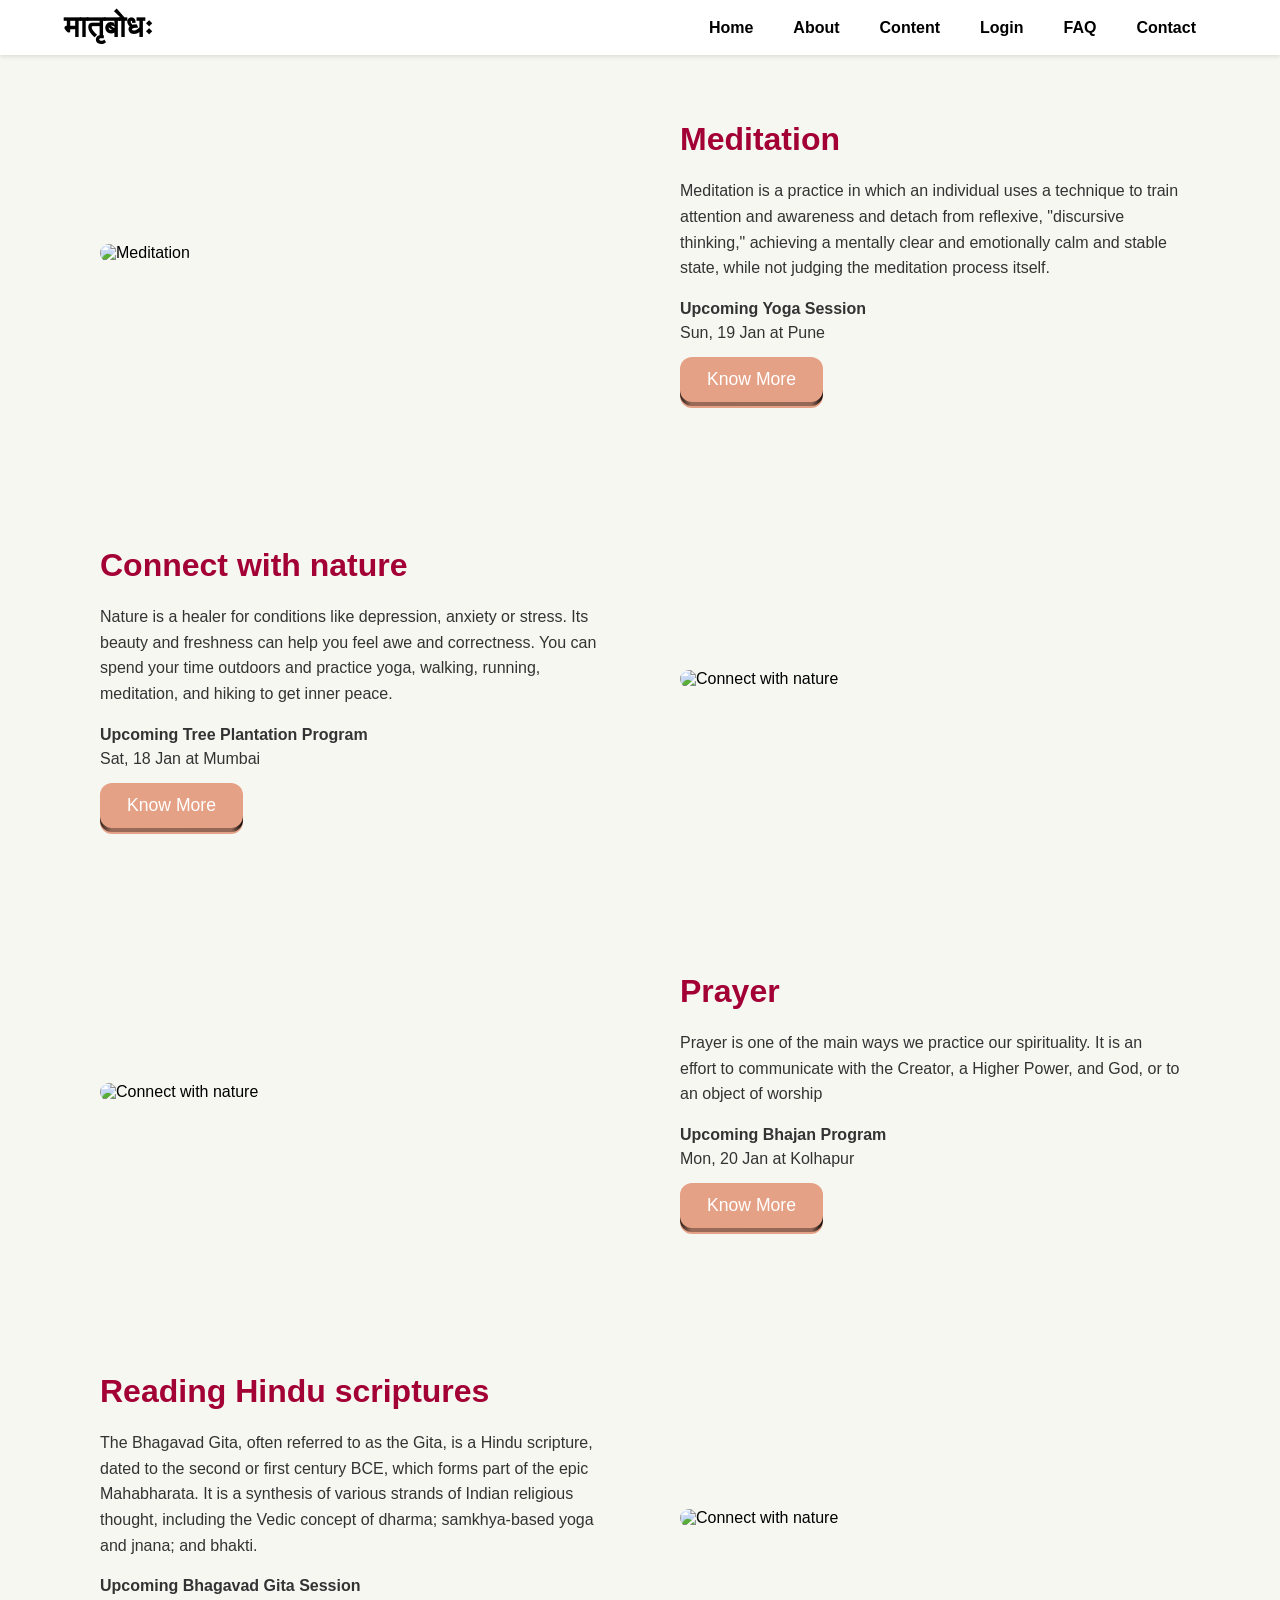
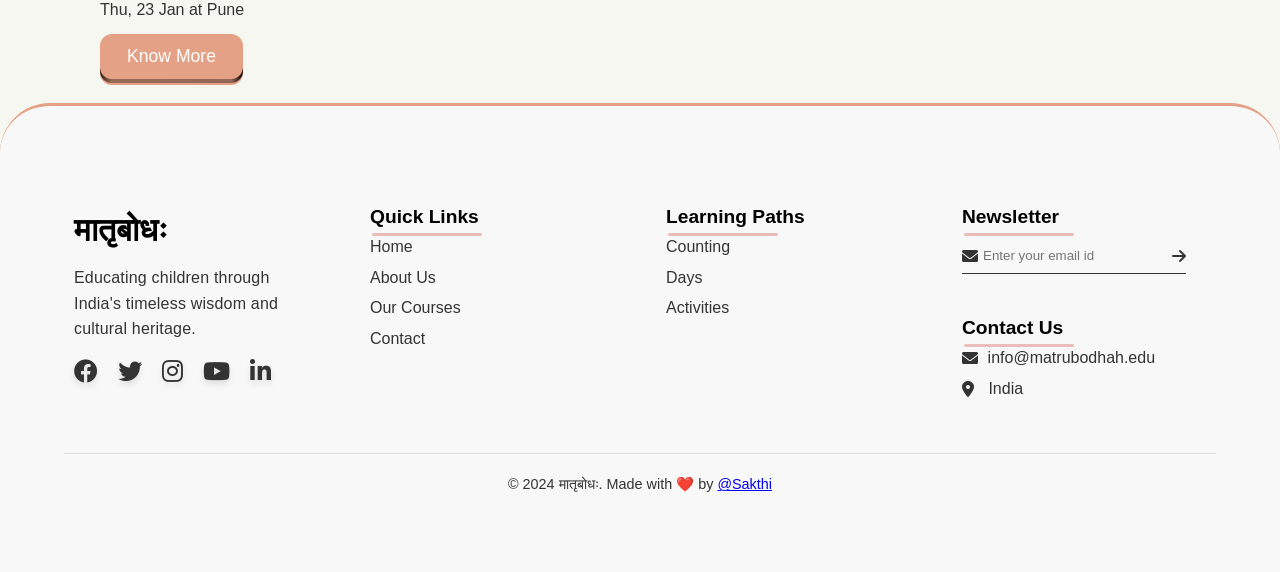
==== activities.html @ bc2ae061 "updating the scroll button to the activities page" ====
<!DOCTYPE html>
<html lang="en">
<head>
  <meta charset="UTF-8">
  <meta name="viewport" content="width=device-width, initial-scale=1.0">
  <link
      rel="icon"
      href="DALL·E 2024-08-28 12.19.31 - A clean and moderately detailed logo for a Sanskrit education website. T.webp"
    />
    <link rel="stylesheet" href="https://cdnjs.cloudflare.com/ajax/libs/font-awesome/6.0.0/css/all.min.css">
  <link rel="stylesheet" href="activities.css">
  <link rel="stylesheet" href="footercss.css">
  <title>Spiritual Activities</title>
  <style>
    /* Scroll to Top Button */
    #scrollToTopBtn {
        display: none;
        position: fixed;
        bottom: 85px;
        right: 30px;
        height: 55px;
        width: 55px;
        background-color: rgb(218, 128, 76);
        color: white;
        border: none;
        border-radius: 50%;
        padding: 10px;
        cursor: pointer;
        font-size: 15px;
    }
    #scrollToTopBtn:hover {
        background-color: rgb(218, 128, 76);
    }
</style>
</head>
<body>

  <button id="scrollToTopBtn" onclick="scrollToTop()">
    <i class="fas fa-arrow-up fa-xl"></i>
  </button>

    <header>
        <nav>
          <!-- Wrap the logo text in an anchor tag -->
          <a href="#hero" class="logo">मातृबोधः</a>
          <ul class="nav-links">
              <li><a href="index.html">Home</a></li>
              <li><a href="pages/about-page.html">About</a></li>
              <li class="dropdown">
                  <a href="#">Content</a>
                  <ul class="dropdown-content">
                      <li><a href="countingpage.html">Counting</a></li>
                      <li><a href="#">Days</a></li>
                      <li><a href="#">Activities</a></li>
                      <li><a href="feedback.html">Feedback</a></li>
                  </ul>
              </li>
              <li><a href="login.html">Login</a></li>
              <li><a href="faq.html">FAQ</a></li>
              <li><a href="#" >Contact</a></li>
          </ul>
      </nav>
  
      </header>
  <div class="container">
    <div class="activity-container">
        <div class="image-container">
          <img src="https://lh3.googleusercontent.com/dsQZZfwuwRRc6o0O8qT6zLlI8iGdyhF_ZnZyEIegi13LLTLkADJrG60d6c60TxdHT1PVwDBVb3eVHipBR0Vi9bskvVI_4WhWKWmqxmU00VIi-oUELZCw3MKAPGLuMRcPwukCOwYI" alt="Meditation">
        </div>
        <div class="content-container">
          <h1 class="title">Meditation</h1>
          <p class="description">
            Meditation is a practice in which an individual uses a technique to train attention and awareness and detach from reflexive, "discursive thinking," achieving a mentally clear and emotionally calm and stable state, while not judging the meditation process itself.  
          </p>
          <p class="upcoming"><strong>Upcoming Yoga Session</strong><br>Sun, 19 Jan at Pune</p>
          <button class="know-more">
            <span class="shadow"></span>
            <span class="edge"></span>
            <span class="front text"> Know More </span>
          </button>
        </div>
      </div>
    <div class="activity-container">
        <div class="content-container">
          <h1 class="title">Connect with nature</h1>
          <p class="description">
            Nature is a healer for conditions like depression, anxiety or stress. Its beauty and freshness can help you feel awe and correctness. You can spend your time outdoors and practice yoga, walking, running, meditation, and hiking to get inner peace. 
          </p>
          <p class="upcoming"><strong>Upcoming Tree Plantation Program</strong><br>Sat, 18 Jan at Mumbai</p>
          <button class="know-more">
            <span class="shadow"></span>
            <span class="edge"></span>
            <span class="front text"> Know More </span>
          </button>
        </div>
        <div class="image-container">
            <img src="https://media.licdn.com/dms/image/v2/D4D12AQFT_JibfmEk6Q/article-cover_image-shrink_720_1280/article-cover_image-shrink_720_1280/0/1708732759897?e=2147483647&v=beta&t=TylC6cSGaZ8ZEgFL2q3LAOCYYoMknDMDKpWlx_-5C6E" alt="Connect with nature">
          </div>
      </div>
    <div class="activity-container">
        <div class="image-container">
          <img src="https://gurukul.org/wp-content/uploads/2023/02/From-my-hands-to-his-heart.png" alt="Connect with nature">
        </div>
        <div class="content-container">
          <h1 class="title">Prayer</h1>
          <p class="description">
            Prayer is one of the main ways we practice our spirituality. It is an effort to communicate with the Creator, a Higher Power, and God, or to an object of worship
          </p>
          <p class="upcoming"><strong>Upcoming Bhajan Program </strong><br>Mon, 20 Jan at Kolhapur</p>
          <button class="know-more">
            <span class="shadow"></span>
            <span class="edge"></span>
            <span class="front text"> Know More </span>
          </button>
        </div>
      </div>
    <div class="activity-container">
        <div class="content-container">
            <h1 class="title">Reading Hindu scriptures</h1>
            <p class="description">
                The Bhagavad Gita, often referred to as the Gita, is a Hindu scripture, dated to the second or first century BCE, which forms part of the epic Mahabharata. It is a synthesis of various strands of Indian religious thought, including the Vedic concept of dharma; samkhya-based yoga and jnana; and bhakti.
            </p>
            <p class="upcoming"><strong>Upcoming Bhagavad Gita Session  </strong><br>Thu, 23 Jan at Pune</p>
            <button class="know-more">
                <span class="shadow"></span>
                <span class="edge"></span>
                <span class="front text"> Know More
                </span>
              </button>
        </div>
        <div class="image-container">
          <img src="https://servdharm.com/cdn/shop/products/SD004_6_800x.jpg?v=1676365307" alt="Connect with nature">
        </div>
      </div>
  </div>
  <!-- Footer Section -->
 <footer class="main-footer">
    <div class="footer-content">
      <div class="footer-section">
        <h3>मातृबोधः</h3>
        <p>
          Educating children through India's timeless wisdom and cultural
          heritage.
        </p>
        <div class="social-links">
          <a
            href="https://github.com/Anjaliavv51/Matrubodhah"
            target="_blank"
            aria-label="Facebook"
            ><i class="fab fa-facebook"></i
          ></a>
          <a
            href="https://github.com/Anjaliavv51/Matrubodhah"
            target="_blank"
            aria-label="Twitter"
            ><i class="fab fa-twitter"></i
          ></a>
          <a
            href="https://github.com/Anjaliavv51/Matrubodhah"
            target="_blank"
            aria-label="Instagram"
            ><i class="fab fa-instagram"></i
          ></a>
          <a
            href="https://github.com/Anjaliavv51/Matrubodhah"
            target="_blank"
            aria-label="YouTube"
            ><i class="fab fa-youtube"></i
          ></a>
          <a
            href="https://github.com/Anjaliavv51/Matrubodhah"
            target="_blank"
            aria-label="Linkedin"
            ><i class="fa-brands fa-linkedin-in"></i
          ></a>
        </div>
      </div>

      <div class="footer-section">
        <h4>Quick Links <div class="underline"><span></span></div></h4>
        <ul>
          <li><a href="#hero">Home</a></li>
          <li><a href="#wisdom">About Us</a></li>
          <li><a href="#content">Our Courses</a></li>
          <!-- need to add contact page link -->
          <li><a href="#hero">Contact</a></li>
        </ul>
      </div>

      <div class="footer-section">
        <h4>Learning Paths <div class="underline"><span></span></div></h4>
        <ul>
          <!-- need to add respective page link -->
          <li><a href="countingpage.html">Counting</a></li>
          <li><a href="#hero">Days</a></li>
          <li><a href="#hero">Activities</a></li>
        </ul>
      </div>

      <div class="footer-section">
        <h4>Newsletter <div class="underline"><span></span></div></h4>
        <form>
          <i class="fas fa-envelope"></i>
          <input type="email" placeholder="Enter your email id" required>
          <button type="submit"><i class="fas fa-arrow-right"></i></button>
        </form>
        <br>
        <h4>Contact Us <div class="underline"><span></span></div></h4>
        <ul class="contact-info">
          <li>
            <i class="fas fa-envelope"></i
            ><a href="mailto:info@matrubodhah.edu">info@matrubodhah.edu</a>
          </li>
          <li><i class="fas fa-map-marker-alt"></i><span>India</span></li>
        </ul>
      </div>
      
    </div>
 <div class="footer-bottom">
      <p>
        &copy; 2024 मातृबोधः. Made with <span class="heart">❤️</span> by
        <a href="https://github.com/Anjaliavv51/Matrubodhah" target="_blank"
          >@Sakthi</a
        >
      </p>
    </div>
  </footer>
  <script>
    // Get the button
    let mybutton = document.getElementById("scrollToTopBtn");
  
    // When the user scrolls down 20px from the top of the document, show the button
    window.onscroll = function () {
        if (document.body.scrollTop > 20 || document.documentElement.scrollTop > 20) {
            mybutton.style.display = "block";
        } else {
            mybutton.style.display = "none";
        }
    };
  
    // When the user clicks on the button, scroll to the top of the document
    mybutton.onclick = function () {
        document.body.scrollTop = 0;
        document.documentElement.scrollTop = 0;
    };
  </script>
</body>
</html>
---- activities.css ----
body {
    margin: 0;
    font-family: Arial, sans-serif;
    background-color: #f7f7f1;
    font-family: "Arial", sans-serif;
    height: 100vh;
}

header {
    width: 100%;
    position: fixed;
    top: 0;
    left: 0;
    right: 0;
    background-color: rgba(255, 255, 255, 1);
    box-shadow: 0 2px 4px rgba(0, 0, 0, 0.1);
    z-index: 10;
    margin-bottom: 50px;
}

/* Hide the menu toggle button by default */
.menu-toggle {
    display: none;
}

nav {
    display: flex;
    justify-content: space-between;
    gap: 5px;
    align-items: center;
    padding: 10px 5%;
}

.logo {
    font-size: 30px;
    font-weight: bold;
    color: black;
    flex: 1;
    text-align: left;
    text-decoration: none;
    cursor: pointer;
    transition: color 0.3s ease;
}

.logo:hover {
    color: rgb(106, 97, 97);
}

.nav-links {
    list-style: none;
    display: flex;
    align-items: center;
    margin: 0;
    padding: 0;
    flex: 1;
    justify-content: flex-end;
}

@media screen and (max-width: 768px) {
    .nav-links {
        flex-direction: column;
    }
}

.nav-links li {
    margin: 0 20px;
    position: relative;
}

.nav-links a {
    text-decoration: none;
    color: black;
    font-weight: bold;
    position: relative;
    transition: color 0.3s ease;
}

.nav-links a::after {
    content: "";
    position: absolute;
    left: 0;
    bottom: -3px;
    width: 0;
    height: 2px;
    background-color: #e5a186;
    transition: width 0.3s ease;
}

.nav-links a:hover {
    color: #e5a186;
}

.nav-links a:hover::after {
    width: 100%;
}

.nav-links .dropdown {
    position: relative;
}

.nav-links .dropdown-content {
    display: none;
    position: absolute;
    background-color: white;
    min-width: 160px;
    box-shadow: 0px 8px 16px rgba(0, 0, 0, 0.1);
    z-index: 1;
    list-style: none;
    padding: 0;
}

.nav-links .dropdown-content a {
    color: black;
    padding: 12px 16px;
    text-decoration: none;
    display: block;
}

.nav-links .dropdown:hover .dropdown-content {
    display: block;
}

.nav-links .dropdown-content a:hover {
    background-color: #f1f1f1;
}

.btn-contact:is(:focus, :hover) {
    background-color: #e5a186;
    border-color: #e5a186;
    color: white;
    transform: scale(1.1);
}

@media (max-width: 768px) {
    .navbar-collapse {
        display: flex;
        flex-direction: column;
        align-items: center;
    }

    .nav-links {
        display: none;
        flex-direction: column;
        width: 100%;
        align-items: center;
    }

    .nav-links.active {
        display: flex;
    }

    .menu-toggle {
        display: block;
        cursor: pointer;
        font-size: 24px;
        margin-left: auto;
    }

    .btn-contact {
        display: block;
        text-align: center;
        margin-top: 10px;
        width: 100%;
    }
}



.activity-container {
    display: flex;
    align-items: center;
    justify-content: center;
    padding: 20px;
    gap: 80px;
    margin-top: 80px;
}

.image-container {
    width: 500px;
}

.image-container img {
    max-width: 100%;
    height: auto;
    border-radius: 15px;
}

.content-container {
    max-width: 500px;
}

.title {
    color: hsl(340deg 100% 32%);
    font-size: 32px;
    margin-bottom: 20px;
}

.description {
    color: #333;
    font-size: 16px;
    line-height: 1.6;
}

.upcoming {
    color: #333;
    font-size: 16px;
    margin-top: 15px;
    line-height: 1.5;
}

button {
    position: relative;
    border: none;
    background: transparent;
    padding: 0;
    cursor: pointer;
    outline-offset: 4px;
    transition: filter 250ms;
    user-select: none;
    touch-action: manipulation;
   }
   
   .shadow {
    position: absolute;
    top: 0;
    left: 0;
    width: 100%;
    height: 100%;
    border-radius: 12px;
    background: #e5a186;
    will-change: transform;
    transform: translateY(2px);
    transition: transform
       600ms
       cubic-bezier(.3, .7, .4, 1);
   }
   
   .edge {
    position: absolute;
    top: 0;
    left: 0;
    width: 100%;
    height: 100%;
    border-radius: 12px;
    background: linear-gradient(
       to left,
       #040302 0%,
       #946756 8%,
       #996a58 92%,
       #2d1f1a 100%
     );
   }
   
   .front {
    display: block;
    position: relative;
    padding: 12px 27px;
    border-radius: 12px;
    font-size: 1.1rem;
    color: white;
    background: #e5a186;
    will-change: transform;
    transform: translateY(-4px);
    transition: transform
       600ms
       cubic-bezier(.3, .7, .4, 1);
   }
   
   button:hover {
    filter: brightness(110%);
   }
   
   button:hover .front {
    transform: translateY(-6px);
    transition: transform
       250ms
       cubic-bezier(.3, .7, .4, 1.5);
   }
   
   button:active .front {
    transform: translateY(-2px);
    transition: transform 34ms;
   }
   
   button:hover .shadow {
    transform: translateY(4px);
    transition: transform
       250ms
       cubic-bezier(.3, .7, .4, 1.5);
   }
   
   button:active .shadow {
    transform: translateY(1px);
    transition: transform 34ms;
   }
   
   button:focus:not(:focus-visible) {
    outline: none;
   }
---- footercss.css ----
/* ========================
   Footer Section
   ======================== */
.main-footer {
  background-color: #f8f8f8;
  padding: 4rem 5%;
  color: #333;
  font-family: 'Arial', sans-serif;
  border-top: 3px solid #E5A186;
   border-top-left-radius: 50px;
   border-top-right-radius: 50px;
}

.footer-content {
  display: grid;
  grid-template-columns: repeat(auto-fit, minmax(250px, 1fr));
  gap: 2rem;
  margin-bottom: 2rem;
}

.footer-section h3 {
  font-size: 2rem;
  margin-bottom: 1rem;
  color: #000;
}

.footer-section h4 {
  font-size: 1.2rem;
  margin-bottom: 1rem;
  color: #000;
}

.footer-section p {
  line-height: 1.6;
  margin-bottom: 1rem;
  letter-spacing: 0.2px;
}

.footer-section ul {
  list-style: none;
  padding: 0;
}

.footer-section ul li {
  margin-bottom: 0.8rem;
}

.footer-section ul li a {
  color: #333;
  text-decoration: none;
  transition: color 0.3s ease;
}

.footer-section ul li a:hover {
  color: #E5A186;
}

.social-links {
  display: flex;
  justify-content: flex-start;
  align-items: center;
  gap: 20px;
  margin-top: 1rem;
}

.social-links a {
  color: #333;
  font-size: 1.5rem;
  text-shadow: 0 4px 6px rgba(0, 0, 0, 0.1);
  transition: all 0.3s ease;
}

.social-links a[aria-label="Facebook"]:hover {
  color: #3b5998;
  text-shadow: 0 6px 10px rgba(0, 0, 0, 0.2);
}

.social-links a[aria-label="Twitter"]:hover {
  color: #1da1f2;
  text-shadow: 0 6px 10px rgba(0, 0, 0, 0.2);
}

.social-links a[aria-label="Instagram"]:hover {
  color: #e4405f;
  text-shadow: 0 6px 10px rgba(0, 0, 0, 0.2);
}

.social-links a[aria-label="YouTube"]:hover {
  color: #ff0000;
  text-shadow: 0 6px 10px rgba(0, 0, 0, 0.2);
}

.social-links a[aria-label="Linkedin"]:hover {
  color: #0077b5;
  text-shadow: 0 6px 10px rgba(0, 0, 0, 0.2);
}

.contact-info li {
  display: flex;
  align-items: center;
  transition: all 0.3s ease;
  gap: 0.6rem;
}

.contact-info li span {
  margin-left: 0.3rem;
  transition: all 0.3s ease;
}

.contact-info li span:hover {
  color: #E5A186;
}

.footer-bottom {
    text-align: center;
    padding-top: 0.5rem;
    border-top: 1px solid #ddd;
    font-size: 0.9rem;
}

.heart {
    display: inline-block;
    animation: beat 1s ease infinite;
}

@keyframes beat {
    0%,
    50%,
    100% {
        transform: scale(1);
    }

    25%,
    75% {
        transform: scale(1.2);
    }
}
form {
   padding-bottom: 199px;
   display: flex;
   align-items: center;
   justify-content: space-between;
   position: relative;  /* Add relative positioning to the form */
   margin-bottom: 1px;
}

form::before {
   content: "";
   position: absolute;
   bottom: 0;
   left: 0%;  /* Adjust this value to control the starting point of the border */
   width: 92%;  /* Adjust this value to control the length of the border */
   border-bottom: 1px solid #333;  /* border color */
}

form input{
   width:85%;
   padding: 5px;
   background: transparent;
   color: #333;
   border: 0;
   outline: none;
}
form button{
   background: transparent;
   border: 0;
   outline: none;
   cursor: pointer;
}
form button .fas{
  font-size: 16px;
  padding: 10px 20px;
  color: #333;
}

.main-footer .footer-content {
  display: flex;
  justify-content: space-between;
  align-items: flex-start;
  flex-wrap: wrap;
}

.main-footer .footer-section {
  flex: 1 1 18%; /* This ensures each section takes up an equal width, you can adjust percentage as needed */
  padding: 10px;
}

.main-footer .footer-section h4 {
  margin-bottom: 10px;
}

.main-footer .footer-section ul,
.main-footer .footer-section form {
  margin: 0;
  padding: 0;
  list-style: none;
}

.main-footer .footer-section form input {
  margin-right: 10px;
}

h4 {
  position: relative; /* Add relative positioning to the <h3> element */
}

.underline {
  width: 45%; /* Adjusted to make the red line shorter */
  height: 3px;
  background: #e9beba;
  border-radius: 3px;
  position: absolute;
  bottom: -8px; /* Adjusted to position the underline correctly below the text */
  left: 10%; /* Centers the underline horizontally */
  transform: translateX(-20%); /* This ensures that the underline is centered */
  overflow: hidden;
}

.underline span {
  width: 15px;
  height: 100%;
  background: #d25523;
  border-radius: 3px;
  position: absolute;
  top: 0;
  left: -15px; /* Starting off-screen to the left */
  animation: moving 2s linear infinite;
}

@keyframes moving {
  0% {
    left: -20px; /* Start animation off-screen */
  }
  100% {
    left: 100%; /* Move the span across to the right */
  }
}

.github-star a {
    display: inline-block;
    padding: 10px 20px;
    font-size: 16px;
    color: #fff;
    background: linear-gradient(90deg, #5592ed 0%, #ec8926 100%);
    border-radius: 25px;
    text-decoration: none;
    font-weight: bold;
    position: relative;
    box-shadow: 0px 4px 15px rgb(217 89 14 / 81%);
  }

  .github-star a:hover {
    background: linear-gradient(90deg, #ec8926 0%, #2196F3 100%);
    box-shadow: 0px 6px 20px #F44336;
  }

  .github-star a i {
    margin-right: 8px;
  }
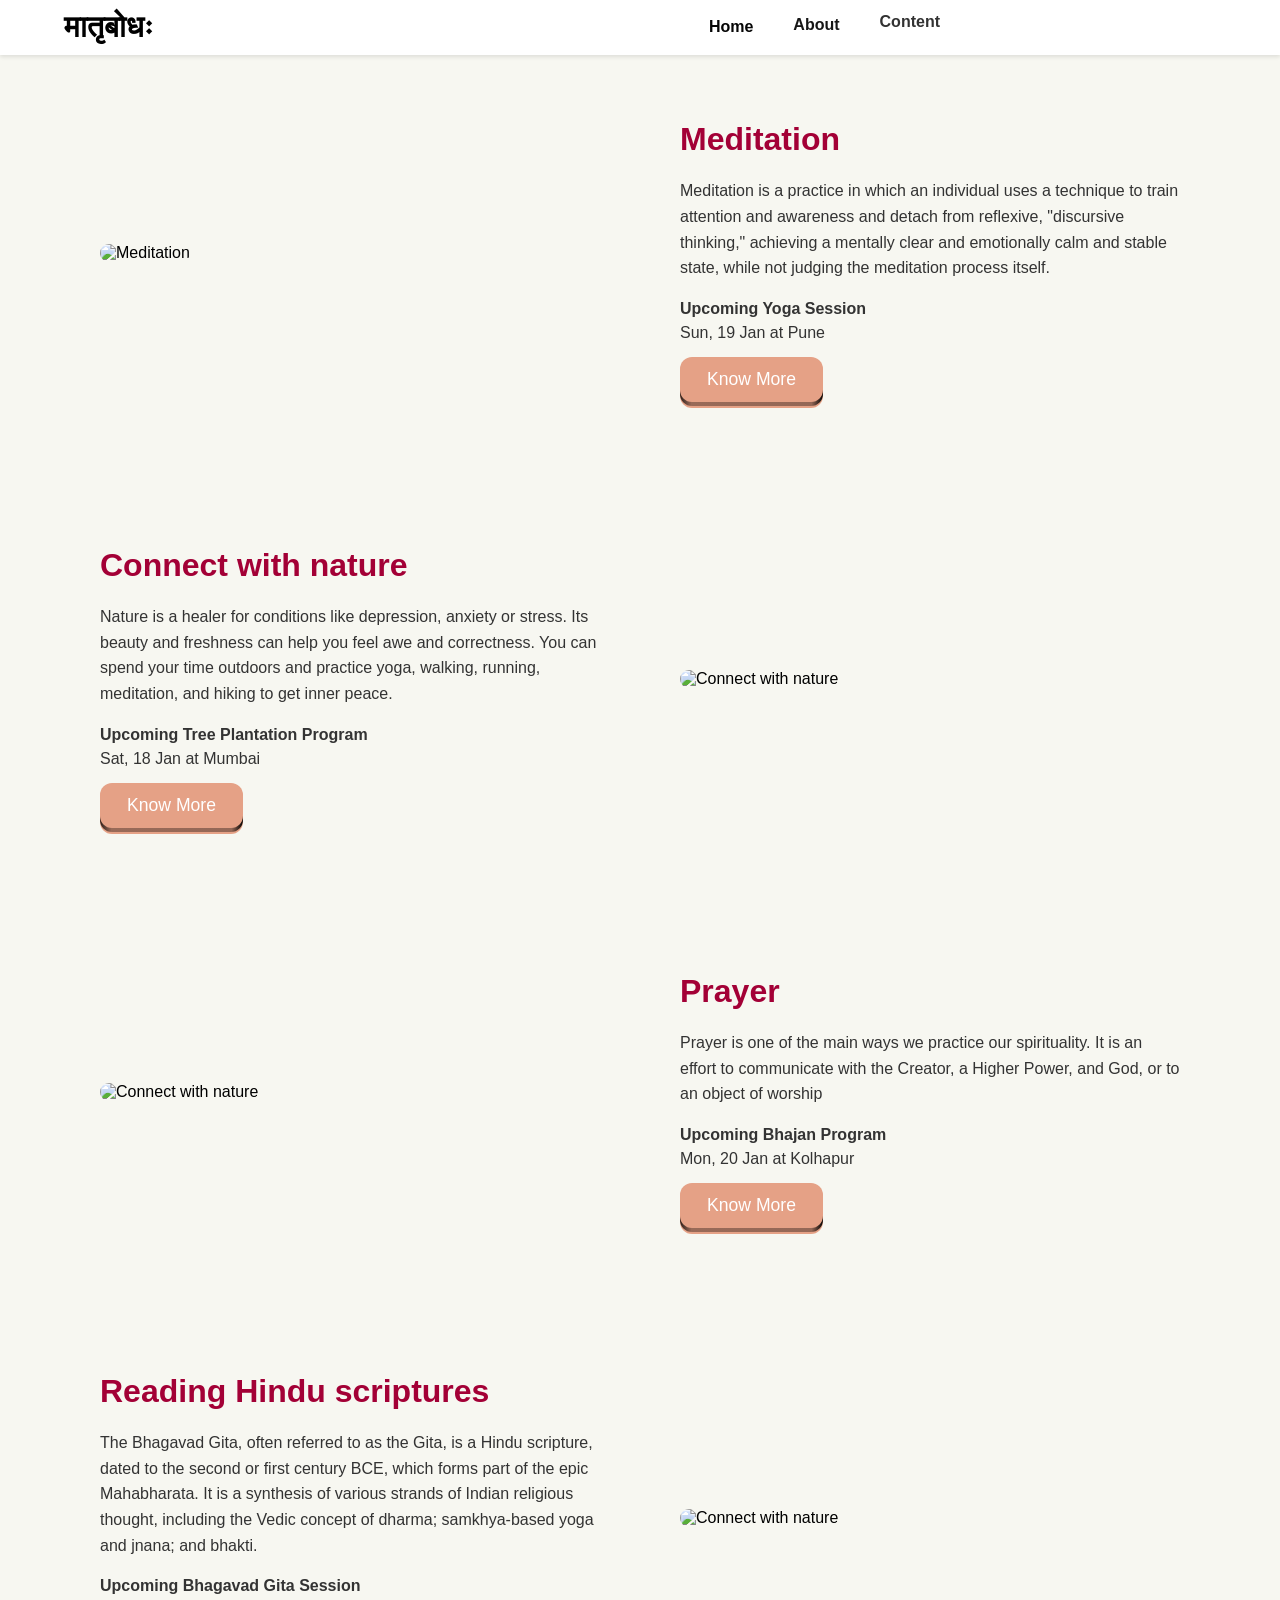
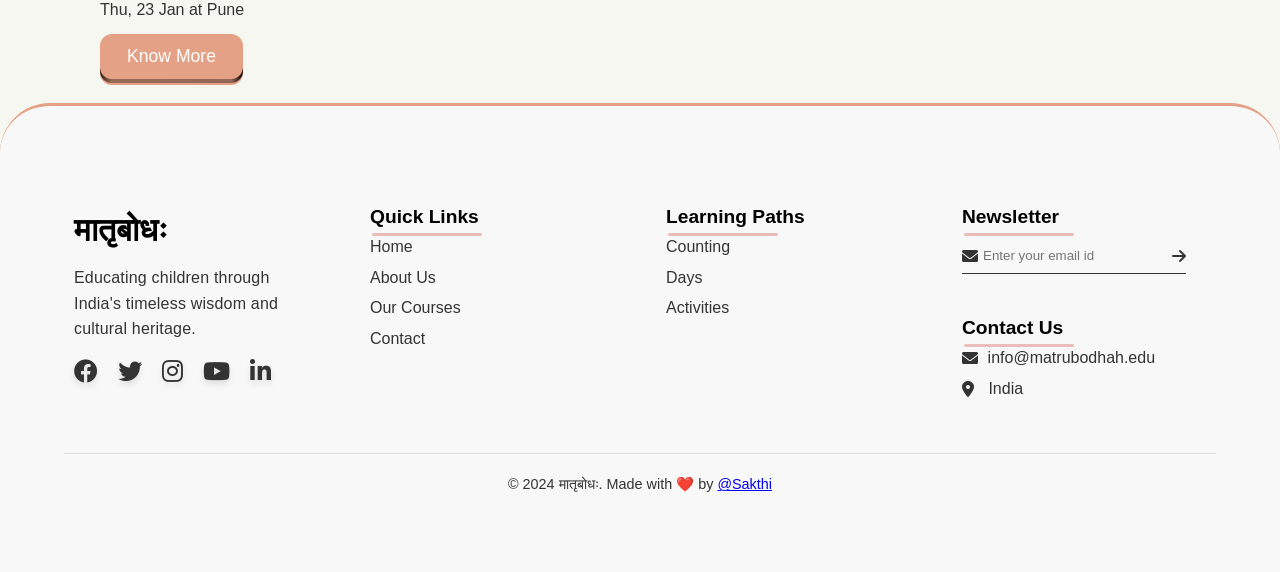
==== commit c25e5329: "Added Navbar Animation" ====
--- a/activities.html
+++ b/activities.html
@@ -1,248 +1,266 @@
 <!DOCTYPE html>
 <html lang="en">
-<head>
-  <meta charset="UTF-8">
-  <meta name="viewport" content="width=device-width, initial-scale=1.0">
-  <link
+  <head>
+    <meta charset="UTF-8" />
+    <meta name="viewport" content="width=device-width, initial-scale=1.0" />
+    <link
       rel="icon"
       href="DALL·E 2024-08-28 12.19.31 - A clean and moderately detailed logo for a Sanskrit education website. T.webp"
     />
-    <link rel="stylesheet" href="https://cdnjs.cloudflare.com/ajax/libs/font-awesome/6.0.0/css/all.min.css">
-  <link rel="stylesheet" href="activities.css">
-  <link rel="stylesheet" href="footercss.css">
-  <title>Spiritual Activities</title>
-  <style>
-    /* Scroll to Top Button */
-    #scrollToTopBtn {
-        display: none;
-        position: fixed;
-        bottom: 85px;
-        right: 30px;
-        height: 55px;
-        width: 55px;
-        background-color: rgb(218, 128, 76);
-        color: white;
-        border: none;
-        border-radius: 50%;
-        padding: 10px;
-        cursor: pointer;
-        font-size: 15px;
-    }
-    #scrollToTopBtn:hover {
-        background-color: rgb(218, 128, 76);
-    }
-</style>
-</head>
-<body>
+    <link
+      rel="stylesheet"
+      href="https://cdnjs.cloudflare.com/ajax/libs/font-awesome/6.0.0/css/all.min.css"
+    />
+    <link rel="stylesheet" href="activities.css" />
+    <link rel="stylesheet" href="footercss.css" />
+    <link rel="stylesheet" href="Scroll.css" />
+    <title>Spiritual Activities</title>
+  </head>
+  <body>
+    <!-- Scroll -->
+    <div id="scrollButton" class="hidden">
+      <div class="outer-circle">
+        <div class="inner-circle">
+          <div class="arrow">↑</div>
+        </div>
+      </div>
+    </div>
+    <header>
+      <nav>
+        <!-- Wrap the logo text in an anchor tag -->
+        <a href="#hero" class="logo">मातृबोधः</a>
+        <ul class="nav-links">
+          <li><a href="index.html">Home</a></li>
+          <li><a href="pages/about-page.html">About</a></li>
+          <li class="dropdown">
+            <a href="#">Content</a>
+            <ul class="dropdown-content">
+              <li><a href="countingpage.html">Counting</a></li>
+              <li><a href="#">Days</a></li>
+              <li><a href="#">Activities</a></li>
+              <li><a href="feedback.html">Feedback</a></li>
+            </ul>
+          </li>
+          <li><a href="login.html">Login</a></li>
+          <li><a href="faq.html">FAQ</a></li>
+          <li><a href="#">Contact</a></li>
+        </ul>
+      </nav>
+    </header>
+    <div class="container">
+      <div class="activity-container">
+        <div class="image-container">
+          <img
+            src="https://lh3.googleusercontent.com/dsQZZfwuwRRc6o0O8qT6zLlI8iGdyhF_ZnZyEIegi13LLTLkADJrG60d6c60TxdHT1PVwDBVb3eVHipBR0Vi9bskvVI_4WhWKWmqxmU00VIi-oUELZCw3MKAPGLuMRcPwukCOwYI"
+            alt="Meditation"
+          />
+        </div>
+        <div class="content-container">
+          <h1 class="title">Meditation</h1>
+          <p class="description">
+            Meditation is a practice in which an individual uses a technique to
+            train attention and awareness and detach from reflexive, "discursive
+            thinking," achieving a mentally clear and emotionally calm and
+            stable state, while not judging the meditation process itself.
+          </p>
+          <p class="upcoming">
+            <strong>Upcoming Yoga Session</strong><br />Sun, 19 Jan at Pune
+          </p>
+          <button class="know-more">
+            <span class="shadow"></span>
+            <span class="edge"></span>
+            <span class="front text"> Know More </span>
+          </button>
+        </div>
+      </div>
+      <div class="activity-container">
+        <div class="content-container">
+          <h1 class="title">Connect with nature</h1>
+          <p class="description">
+            Nature is a healer for conditions like depression, anxiety or
+            stress. Its beauty and freshness can help you feel awe and
+            correctness. You can spend your time outdoors and practice yoga,
+            walking, running, meditation, and hiking to get inner peace.
+          </p>
+          <p class="upcoming">
+            <strong>Upcoming Tree Plantation Program</strong><br />Sat, 18 Jan
+            at Mumbai
+          </p>
+          <button class="know-more">
+            <span class="shadow"></span>
+            <span class="edge"></span>
+            <span class="front text"> Know More </span>
+          </button>
+        </div>
+        <div class="image-container">
+          <img
+            src="https://media.licdn.com/dms/image/v2/D4D12AQFT_JibfmEk6Q/article-cover_image-shrink_720_1280/article-cover_image-shrink_720_1280/0/1708732759897?e=2147483647&v=beta&t=TylC6cSGaZ8ZEgFL2q3LAOCYYoMknDMDKpWlx_-5C6E"
+            alt="Connect with nature"
+          />
+        </div>
+      </div>
+      <div class="activity-container">
+        <div class="image-container">
+          <img
+            src="https://gurukul.org/wp-content/uploads/2023/02/From-my-hands-to-his-heart.png"
+            alt="Connect with nature"
+          />
+        </div>
+        <div class="content-container">
+          <h1 class="title">Prayer</h1>
+          <p class="description">
+            Prayer is one of the main ways we practice our spirituality. It is
+            an effort to communicate with the Creator, a Higher Power, and God,
+            or to an object of worship
+          </p>
+          <p class="upcoming">
+            <strong>Upcoming Bhajan Program </strong><br />Mon, 20 Jan at
+            Kolhapur
+          </p>
+          <button class="know-more">
+            <span class="shadow"></span>
+            <span class="edge"></span>
+            <span class="front text"> Know More </span>
+          </button>
+        </div>
+      </div>
+      <div class="activity-container">
+        <div class="content-container">
+          <h1 class="title">Reading Hindu scriptures</h1>
+          <p class="description">
+            The Bhagavad Gita, often referred to as the Gita, is a Hindu
+            scripture, dated to the second or first century BCE, which forms
+            part of the epic Mahabharata. It is a synthesis of various strands
+            of Indian religious thought, including the Vedic concept of dharma;
+            samkhya-based yoga and jnana; and bhakti.
+          </p>
+          <p class="upcoming">
+            <strong>Upcoming Bhagavad Gita Session </strong><br />Thu, 23 Jan at
+            Pune
+          </p>
+          <button class="know-more">
+            <span class="shadow"></span>
+            <span class="edge"></span>
+            <span class="front text"> Know More </span>
+          </button>
+        </div>
+        <div class="image-container">
+          <img
+            src="https://servdharm.com/cdn/shop/products/SD004_6_800x.jpg?v=1676365307"
+            alt="Connect with nature"
+          />
+        </div>
+      </div>
+    </div>
+    <!-- Footer Section -->
+    <footer class="main-footer">
+      <div class="footer-content">
+        <div class="footer-section">
+          <h3>मातृबोधः</h3>
+          <p>
+            Educating children through India's timeless wisdom and cultural
+            heritage.
+          </p>
+          <div class="social-links">
+            <a
+              href="https://github.com/Anjaliavv51/Matrubodhah"
+              target="_blank"
+              aria-label="Facebook"
+              ><i class="fab fa-facebook"></i
+            ></a>
+            <a
+              href="https://github.com/Anjaliavv51/Matrubodhah"
+              target="_blank"
+              aria-label="Twitter"
+              ><i class="fab fa-twitter"></i
+            ></a>
+            <a
+              href="https://github.com/Anjaliavv51/Matrubodhah"
+              target="_blank"
+              aria-label="Instagram"
+              ><i class="fab fa-instagram"></i
+            ></a>
+            <a
+              href="https://github.com/Anjaliavv51/Matrubodhah"
+              target="_blank"
+              aria-label="YouTube"
+              ><i class="fab fa-youtube"></i
+            ></a>
+            <a
+              href="https://github.com/Anjaliavv51/Matrubodhah"
+              target="_blank"
+              aria-label="Linkedin"
+              ><i class="fa-brands fa-linkedin-in"></i
+            ></a>
+          </div>
+        </div>
 
-  <button id="scrollToTopBtn" onclick="scrollToTop()">
-    <i class="fas fa-arrow-up fa-xl"></i>
-  </button>
+        <div class="footer-section">
+          <h4>
+            Quick Links
+            <div class="underline"><span></span></div>
+          </h4>
+          <ul>
+            <li><a href="#hero">Home</a></li>
+            <li><a href="#wisdom">About Us</a></li>
+            <li><a href="#content">Our Courses</a></li>
+            <!-- need to add contact page link -->
+            <li><a href="#hero">Contact</a></li>
+          </ul>
+        </div>
 
-    <header>
-        <nav>
-          <!-- Wrap the logo text in an anchor tag -->
-          <a href="#hero" class="logo">मातृबोधः</a>
-          <ul class="nav-links">
-              <li><a href="index.html">Home</a></li>
-              <li><a href="pages/about-page.html">About</a></li>
-              <li class="dropdown">
-                  <a href="#">Content</a>
-                  <ul class="dropdown-content">
-                      <li><a href="countingpage.html">Counting</a></li>
-                      <li><a href="#">Days</a></li>
-                      <li><a href="#">Activities</a></li>
-                      <li><a href="feedback.html">Feedback</a></li>
-                  </ul>
-              </li>
-              <li><a href="login.html">Login</a></li>
-              <li><a href="faq.html">FAQ</a></li>
-              <li><a href="#" >Contact</a></li>
+        <div class="footer-section">
+          <h4>
+            Learning Paths
+            <div class="underline"><span></span></div>
+          </h4>
+          <ul>
+            <!-- need to add respective page link -->
+            <li><a href="countingpage.html">Counting</a></li>
+            <li><a href="#hero">Days</a></li>
+            <li><a href="#hero">Activities</a></li>
           </ul>
-      </nav>
-  
-      </header>
-  <div class="container">
-    <div class="activity-container">
-        <div class="image-container">
-          <img src="https://lh3.googleusercontent.com/dsQZZfwuwRRc6o0O8qT6zLlI8iGdyhF_ZnZyEIegi13LLTLkADJrG60d6c60TxdHT1PVwDBVb3eVHipBR0Vi9bskvVI_4WhWKWmqxmU00VIi-oUELZCw3MKAPGLuMRcPwukCOwYI" alt="Meditation">
-        </div>
-        <div class="content-container">
-          <h1 class="title">Meditation</h1>
-          <p class="description">
-            Meditation is a practice in which an individual uses a technique to train attention and awareness and detach from reflexive, "discursive thinking," achieving a mentally clear and emotionally calm and stable state, while not judging the meditation process itself.  
-          </p>
-          <p class="upcoming"><strong>Upcoming Yoga Session</strong><br>Sun, 19 Jan at Pune</p>
-          <button class="know-more">
-            <span class="shadow"></span>
-            <span class="edge"></span>
-            <span class="front text"> Know More </span>
-          </button>
-        </div>
-      </div>
-    <div class="activity-container">
-        <div class="content-container">
-          <h1 class="title">Connect with nature</h1>
-          <p class="description">
-            Nature is a healer for conditions like depression, anxiety or stress. Its beauty and freshness can help you feel awe and correctness. You can spend your time outdoors and practice yoga, walking, running, meditation, and hiking to get inner peace. 
-          </p>
-          <p class="upcoming"><strong>Upcoming Tree Plantation Program</strong><br>Sat, 18 Jan at Mumbai</p>
-          <button class="know-more">
-            <span class="shadow"></span>
-            <span class="edge"></span>
-            <span class="front text"> Know More </span>
-          </button>
-        </div>
-        <div class="image-container">
-            <img src="https://media.licdn.com/dms/image/v2/D4D12AQFT_JibfmEk6Q/article-cover_image-shrink_720_1280/article-cover_image-shrink_720_1280/0/1708732759897?e=2147483647&v=beta&t=TylC6cSGaZ8ZEgFL2q3LAOCYYoMknDMDKpWlx_-5C6E" alt="Connect with nature">
-          </div>
-      </div>
-    <div class="activity-container">
-        <div class="image-container">
-          <img src="https://gurukul.org/wp-content/uploads/2023/02/From-my-hands-to-his-heart.png" alt="Connect with nature">
-        </div>
-        <div class="content-container">
-          <h1 class="title">Prayer</h1>
-          <p class="description">
-            Prayer is one of the main ways we practice our spirituality. It is an effort to communicate with the Creator, a Higher Power, and God, or to an object of worship
-          </p>
-          <p class="upcoming"><strong>Upcoming Bhajan Program </strong><br>Mon, 20 Jan at Kolhapur</p>
-          <button class="know-more">
-            <span class="shadow"></span>
-            <span class="edge"></span>
-            <span class="front text"> Know More </span>
-          </button>
-        </div>
-      </div>
-    <div class="activity-container">
-        <div class="content-container">
-            <h1 class="title">Reading Hindu scriptures</h1>
-            <p class="description">
-                The Bhagavad Gita, often referred to as the Gita, is a Hindu scripture, dated to the second or first century BCE, which forms part of the epic Mahabharata. It is a synthesis of various strands of Indian religious thought, including the Vedic concept of dharma; samkhya-based yoga and jnana; and bhakti.
-            </p>
-            <p class="upcoming"><strong>Upcoming Bhagavad Gita Session  </strong><br>Thu, 23 Jan at Pune</p>
-            <button class="know-more">
-                <span class="shadow"></span>
-                <span class="edge"></span>
-                <span class="front text"> Know More
-                </span>
-              </button>
-        </div>
-        <div class="image-container">
-          <img src="https://servdharm.com/cdn/shop/products/SD004_6_800x.jpg?v=1676365307" alt="Connect with nature">
-        </div>
-      </div>
-  </div>
-  <!-- Footer Section -->
- <footer class="main-footer">
-    <div class="footer-content">
-      <div class="footer-section">
-        <h3>मातृबोधः</h3>
+        </div>
+
+        <div class="footer-section">
+          <h4>
+            Newsletter
+            <div class="underline"><span></span></div>
+          </h4>
+          <form>
+            <i class="fas fa-envelope"></i>
+            <input type="email" placeholder="Enter your email id" required />
+            <button type="submit"><i class="fas fa-arrow-right"></i></button>
+          </form>
+          <br />
+          <h4>
+            Contact Us
+            <div class="underline"><span></span></div>
+          </h4>
+          <ul class="contact-info">
+            <li>
+              <i class="fas fa-envelope"></i
+              ><a href="mailto:info@matrubodhah.edu">info@matrubodhah.edu</a>
+            </li>
+            <li><i class="fas fa-map-marker-alt"></i><span>India</span></li>
+          </ul>
+        </div>
+      </div>
+      <div class="footer-bottom">
         <p>
-          Educating children through India's timeless wisdom and cultural
-          heritage.
+          &copy; 2024 मातृबोधः. Made with <span class="heart">❤️</span> by
+          <a href="https://github.com/Anjaliavv51/Matrubodhah" target="_blank"
+            >@Sakthi</a
+          >
         </p>
-        <div class="social-links">
-          <a
-            href="https://github.com/Anjaliavv51/Matrubodhah"
-            target="_blank"
-            aria-label="Facebook"
-            ><i class="fab fa-facebook"></i
-          ></a>
-          <a
-            href="https://github.com/Anjaliavv51/Matrubodhah"
-            target="_blank"
-            aria-label="Twitter"
-            ><i class="fab fa-twitter"></i
-          ></a>
-          <a
-            href="https://github.com/Anjaliavv51/Matrubodhah"
-            target="_blank"
-            aria-label="Instagram"
-            ><i class="fab fa-instagram"></i
-          ></a>
-          <a
-            href="https://github.com/Anjaliavv51/Matrubodhah"
-            target="_blank"
-            aria-label="YouTube"
-            ><i class="fab fa-youtube"></i
-          ></a>
-          <a
-            href="https://github.com/Anjaliavv51/Matrubodhah"
-            target="_blank"
-            aria-label="Linkedin"
-            ><i class="fa-brands fa-linkedin-in"></i
-          ></a>
-        </div>
-      </div>
-
-      <div class="footer-section">
-        <h4>Quick Links <div class="underline"><span></span></div></h4>
-        <ul>
-          <li><a href="#hero">Home</a></li>
-          <li><a href="#wisdom">About Us</a></li>
-          <li><a href="#content">Our Courses</a></li>
-          <!-- need to add contact page link -->
-          <li><a href="#hero">Contact</a></li>
-        </ul>
-      </div>
-
-      <div class="footer-section">
-        <h4>Learning Paths <div class="underline"><span></span></div></h4>
-        <ul>
-          <!-- need to add respective page link -->
-          <li><a href="countingpage.html">Counting</a></li>
-          <li><a href="#hero">Days</a></li>
-          <li><a href="#hero">Activities</a></li>
-        </ul>
-      </div>
-
-      <div class="footer-section">
-        <h4>Newsletter <div class="underline"><span></span></div></h4>
-        <form>
-          <i class="fas fa-envelope"></i>
-          <input type="email" placeholder="Enter your email id" required>
-          <button type="submit"><i class="fas fa-arrow-right"></i></button>
-        </form>
-        <br>
-        <h4>Contact Us <div class="underline"><span></span></div></h4>
-        <ul class="contact-info">
-          <li>
-            <i class="fas fa-envelope"></i
-            ><a href="mailto:info@matrubodhah.edu">info@matrubodhah.edu</a>
-          </li>
-          <li><i class="fas fa-map-marker-alt"></i><span>India</span></li>
-        </ul>
-      </div>
-      
-    </div>
- <div class="footer-bottom">
-      <p>
-        &copy; 2024 मातृबोधः. Made with <span class="heart">❤️</span> by
-        <a href="https://github.com/Anjaliavv51/Matrubodhah" target="_blank"
-          >@Sakthi</a
-        >
-      </p>
-    </div>
-  </footer>
-  <script>
-    // Get the button
-    let mybutton = document.getElementById("scrollToTopBtn");
-  
-    // When the user scrolls down 20px from the top of the document, show the button
-    window.onscroll = function () {
-        if (document.body.scrollTop > 20 || document.documentElement.scrollTop > 20) {
-            mybutton.style.display = "block";
-        } else {
-            mybutton.style.display = "none";
-        }
-    };
-  
-    // When the user clicks on the button, scroll to the top of the document
-    mybutton.onclick = function () {
-        document.body.scrollTop = 0;
-        document.documentElement.scrollTop = 0;
-    };
-  </script>
-</body>
+      </div>
+    </footer>
+    <script
+      src="https://cdnjs.cloudflare.com/ajax/libs/gsap/3.12.5/gsap.min.js"
+      integrity="sha512-7eHRwcbYkK4d9g/6tD/mhkf++eoTHwpNM9woBxtPUBWm67zeAfFC+HrdoE2GanKeocly/VxeLvIqwvCdk7qScg=="
+      crossorigin="anonymous"
+      referrerpolicy="no-referrer"
+    ></script>
+    <script src="Scroll.js"></script>
+  </body>
 </html>
--- a/Scroll.css
+++ b/Scroll.css
@@ -0,0 +1,58 @@
+/* Scroll */
+#scrollButton {
+    position: fixed;
+    bottom: 115px;
+    right: 28px;
+    width: 60px;
+    height: 60px;
+    display: flex;
+    align-items: center;
+    justify-content: center;
+    cursor: pointer;
+    z-index: 1000;
+    opacity: 0; /* Initially hidden */
+    pointer-events: none; /* Prevent interaction when hidden */
+    transition: opacity 0.7s ease; /* Smooth fade-in effect */
+}
+
+
+#scrollButton.visible {
+    opacity: 1; /* Fully visible */
+    pointer-events: auto; /* Enable interaction */
+}
+
+.outer-circle {
+    position: relative;
+    width: 100%;
+    height: 100%;
+    border-radius: 50%;
+    background: conic-gradient(
+        orange 0deg,
+        #fd835c var(--scroll-progress, 0deg),
+        #dddddd00 var(--scroll-progress, 0deg),
+        #dddddd00 360deg
+    );
+    transform: rotate(-90deg); /* Start animation from top */
+    display: flex;
+    align-items: center;
+    justify-content: center;
+    transition: background 0.3s ease;
+}
+
+.inner-circle {
+    width: 45px;
+    height: 45px;
+    background: white;
+    border-radius: 50%;
+    display: flex;
+    align-items: center;
+    justify-content: center;
+    box-shadow: 0 4px 6px rgba(0, 0, 0, 0.1);
+}
+
+.arrow {
+    font-size: 18px;
+    color: orange;
+    font-weight: bold;
+    transform: rotate(90deg); /* Fixed direction to the right */
+}
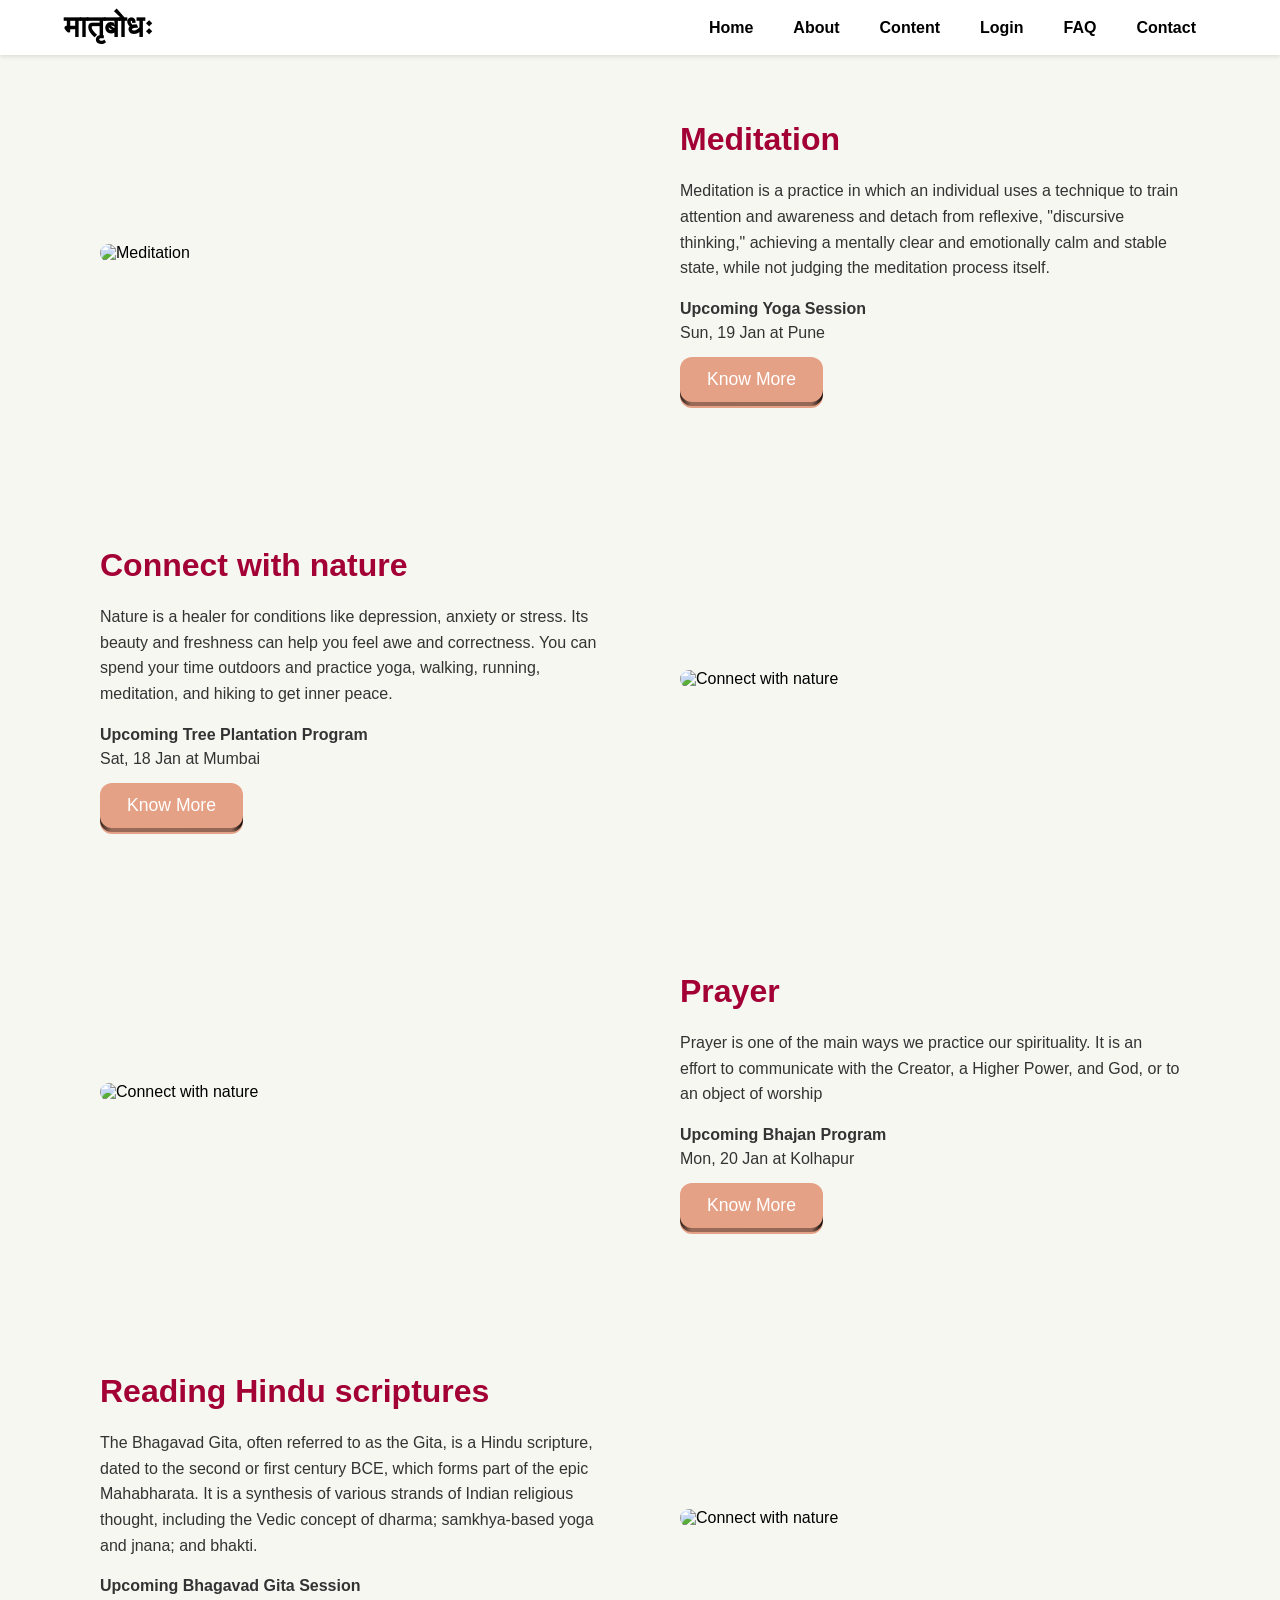
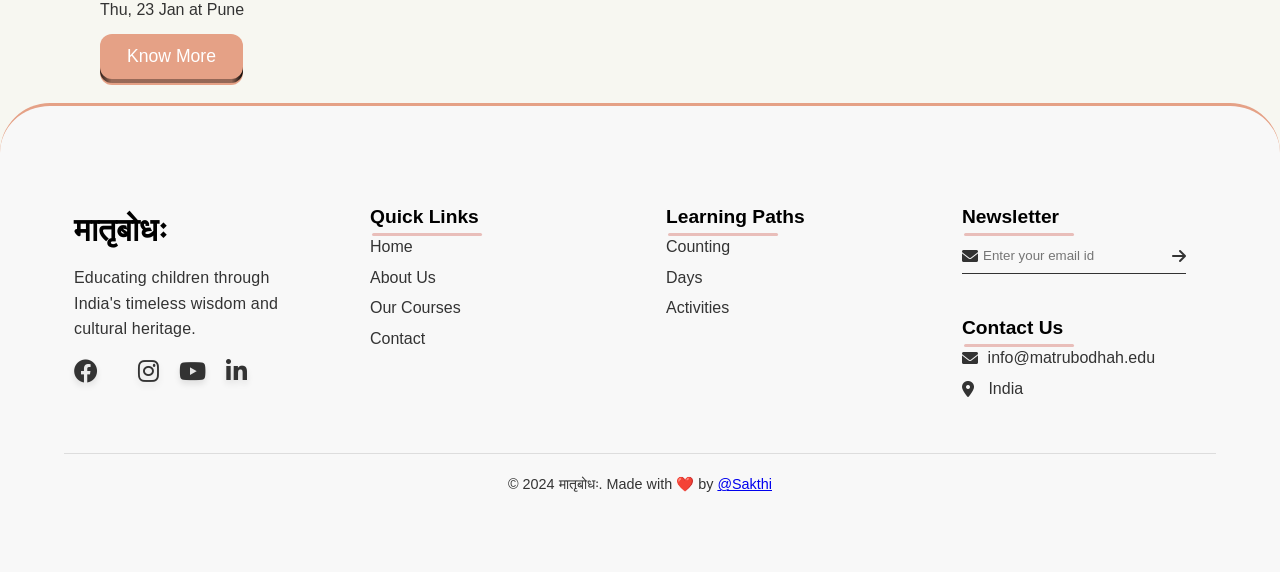
==== commit cf14c0db: "Updating twitter logo to X" ====
--- a/activities.html
+++ b/activities.html
@@ -1,71 +1,63 @@
 <!DOCTYPE html>
 <html lang="en">
-  <head>
-    <meta charset="UTF-8" />
-    <meta name="viewport" content="width=device-width, initial-scale=1.0" />
-    <link
+<head>
+  <meta charset="UTF-8">
+  <meta name="viewport" content="width=device-width, initial-scale=1.0">
+  <link
       rel="icon"
       href="DALL·E 2024-08-28 12.19.31 - A clean and moderately detailed logo for a Sanskrit education website. T.webp"
     />
-    <link
-      rel="stylesheet"
-      href="https://cdnjs.cloudflare.com/ajax/libs/font-awesome/6.0.0/css/all.min.css"
-    />
-    <link rel="stylesheet" href="activities.css" />
-    <link rel="stylesheet" href="footercss.css" />
-    <link rel="stylesheet" href="Scroll.css" />
-    <title>Spiritual Activities</title>
-  </head>
-  <body>
-    <!-- Scroll -->
+    <link rel="stylesheet" href="https://cdnjs.cloudflare.com/ajax/libs/font-awesome/6.0.0/css/all.min.css">
+  <link rel="stylesheet" href="activities.css">
+  <link rel="stylesheet" href="footercss.css">
+  <link rel="stylesheet" href="Scroll.css">
+  <!-- font awesome kit link -->
+  <script src="https://kit.fontawesome.com/422e4af3c2.js" crossorigin="anonymous"></script>
+  <title>Spiritual Activities</title>
+</head>
+<body>
+   <!-- Scroll -->
     <div id="scrollButton" class="hidden">
-      <div class="outer-circle">
-        <div class="inner-circle">
-          <div class="arrow">↑</div>
-        </div>
-      </div>
+        <div class="outer-circle">
+            <div class="inner-circle">
+                <div class="arrow">↑</div>
+            </div>
+        </div>
     </div>
     <header>
-      <nav>
-        <!-- Wrap the logo text in an anchor tag -->
-        <a href="#hero" class="logo">मातृबोधः</a>
-        <ul class="nav-links">
-          <li><a href="index.html">Home</a></li>
-          <li><a href="pages/about-page.html">About</a></li>
-          <li class="dropdown">
-            <a href="#">Content</a>
-            <ul class="dropdown-content">
-              <li><a href="countingpage.html">Counting</a></li>
-              <li><a href="#">Days</a></li>
-              <li><a href="#">Activities</a></li>
-              <li><a href="feedback.html">Feedback</a></li>
-            </ul>
-          </li>
-          <li><a href="login.html">Login</a></li>
-          <li><a href="faq.html">FAQ</a></li>
-          <li><a href="#">Contact</a></li>
-        </ul>
+        <nav>
+          <!-- Wrap the logo text in an anchor tag -->
+          <a href="#hero" class="logo">मातृबोधः</a>
+          <ul class="nav-links">
+              <li><a href="index.html">Home</a></li>
+              <li><a href="pages/about-page.html">About</a></li>
+              <li class="dropdown">
+                  <a href="#">Content</a>
+                  <ul class="dropdown-content">
+                      <li><a href="countingpage.html">Counting</a></li>
+                      <li><a href="#">Days</a></li>
+                      <li><a href="#">Activities</a></li>
+                      <li><a href="feedback.html">Feedback</a></li>
+                  </ul>
+              </li>
+              <li><a href="login.html">Login</a></li>
+              <li><a href="faq.html">FAQ</a></li>
+              <li><a href="#" >Contact</a></li>
+          </ul>
       </nav>
-    </header>
-    <div class="container">
-      <div class="activity-container">
-        <div class="image-container">
-          <img
-            src="https://lh3.googleusercontent.com/dsQZZfwuwRRc6o0O8qT6zLlI8iGdyhF_ZnZyEIegi13LLTLkADJrG60d6c60TxdHT1PVwDBVb3eVHipBR0Vi9bskvVI_4WhWKWmqxmU00VIi-oUELZCw3MKAPGLuMRcPwukCOwYI"
-            alt="Meditation"
-          />
+  
+      </header>
+  <div class="container">
+    <div class="activity-container">
+        <div class="image-container">
+          <img src="https://lh3.googleusercontent.com/dsQZZfwuwRRc6o0O8qT6zLlI8iGdyhF_ZnZyEIegi13LLTLkADJrG60d6c60TxdHT1PVwDBVb3eVHipBR0Vi9bskvVI_4WhWKWmqxmU00VIi-oUELZCw3MKAPGLuMRcPwukCOwYI" alt="Meditation">
         </div>
         <div class="content-container">
           <h1 class="title">Meditation</h1>
           <p class="description">
-            Meditation is a practice in which an individual uses a technique to
-            train attention and awareness and detach from reflexive, "discursive
-            thinking," achieving a mentally clear and emotionally calm and
-            stable state, while not judging the meditation process itself.
+            Meditation is a practice in which an individual uses a technique to train attention and awareness and detach from reflexive, "discursive thinking," achieving a mentally clear and emotionally calm and stable state, while not judging the meditation process itself.  
           </p>
-          <p class="upcoming">
-            <strong>Upcoming Yoga Session</strong><br />Sun, 19 Jan at Pune
-          </p>
+          <p class="upcoming"><strong>Upcoming Yoga Session</strong><br>Sun, 19 Jan at Pune</p>
           <button class="know-more">
             <span class="shadow"></span>
             <span class="edge"></span>
@@ -73,19 +65,13 @@
           </button>
         </div>
       </div>
-      <div class="activity-container">
+    <div class="activity-container">
         <div class="content-container">
           <h1 class="title">Connect with nature</h1>
           <p class="description">
-            Nature is a healer for conditions like depression, anxiety or
-            stress. Its beauty and freshness can help you feel awe and
-            correctness. You can spend your time outdoors and practice yoga,
-            walking, running, meditation, and hiking to get inner peace.
+            Nature is a healer for conditions like depression, anxiety or stress. Its beauty and freshness can help you feel awe and correctness. You can spend your time outdoors and practice yoga, walking, running, meditation, and hiking to get inner peace. 
           </p>
-          <p class="upcoming">
-            <strong>Upcoming Tree Plantation Program</strong><br />Sat, 18 Jan
-            at Mumbai
-          </p>
+          <p class="upcoming"><strong>Upcoming Tree Plantation Program</strong><br>Sat, 18 Jan at Mumbai</p>
           <button class="know-more">
             <span class="shadow"></span>
             <span class="edge"></span>
@@ -93,30 +79,19 @@
           </button>
         </div>
         <div class="image-container">
-          <img
-            src="https://media.licdn.com/dms/image/v2/D4D12AQFT_JibfmEk6Q/article-cover_image-shrink_720_1280/article-cover_image-shrink_720_1280/0/1708732759897?e=2147483647&v=beta&t=TylC6cSGaZ8ZEgFL2q3LAOCYYoMknDMDKpWlx_-5C6E"
-            alt="Connect with nature"
-          />
-        </div>
-      </div>
-      <div class="activity-container">
-        <div class="image-container">
-          <img
-            src="https://gurukul.org/wp-content/uploads/2023/02/From-my-hands-to-his-heart.png"
-            alt="Connect with nature"
-          />
+            <img src="https://media.licdn.com/dms/image/v2/D4D12AQFT_JibfmEk6Q/article-cover_image-shrink_720_1280/article-cover_image-shrink_720_1280/0/1708732759897?e=2147483647&v=beta&t=TylC6cSGaZ8ZEgFL2q3LAOCYYoMknDMDKpWlx_-5C6E" alt="Connect with nature">
+          </div>
+      </div>
+    <div class="activity-container">
+        <div class="image-container">
+          <img src="https://gurukul.org/wp-content/uploads/2023/02/From-my-hands-to-his-heart.png" alt="Connect with nature">
         </div>
         <div class="content-container">
           <h1 class="title">Prayer</h1>
           <p class="description">
-            Prayer is one of the main ways we practice our spirituality. It is
-            an effort to communicate with the Creator, a Higher Power, and God,
-            or to an object of worship
+            Prayer is one of the main ways we practice our spirituality. It is an effort to communicate with the Creator, a Higher Power, and God, or to an object of worship
           </p>
-          <p class="upcoming">
-            <strong>Upcoming Bhajan Program </strong><br />Mon, 20 Jan at
-            Kolhapur
-          </p>
+          <p class="upcoming"><strong>Upcoming Bhajan Program </strong><br>Mon, 20 Jan at Kolhapur</p>
           <button class="know-more">
             <span class="shadow"></span>
             <span class="edge"></span>
@@ -124,143 +99,117 @@
           </button>
         </div>
       </div>
-      <div class="activity-container">
-        <div class="content-container">
-          <h1 class="title">Reading Hindu scriptures</h1>
-          <p class="description">
-            The Bhagavad Gita, often referred to as the Gita, is a Hindu
-            scripture, dated to the second or first century BCE, which forms
-            part of the epic Mahabharata. It is a synthesis of various strands
-            of Indian religious thought, including the Vedic concept of dharma;
-            samkhya-based yoga and jnana; and bhakti.
-          </p>
-          <p class="upcoming">
-            <strong>Upcoming Bhagavad Gita Session </strong><br />Thu, 23 Jan at
-            Pune
-          </p>
-          <button class="know-more">
-            <span class="shadow"></span>
-            <span class="edge"></span>
-            <span class="front text"> Know More </span>
-          </button>
-        </div>
-        <div class="image-container">
-          <img
-            src="https://servdharm.com/cdn/shop/products/SD004_6_800x.jpg?v=1676365307"
-            alt="Connect with nature"
-          />
-        </div>
-      </div>
+    <div class="activity-container">
+        <div class="content-container">
+            <h1 class="title">Reading Hindu scriptures</h1>
+            <p class="description">
+                The Bhagavad Gita, often referred to as the Gita, is a Hindu scripture, dated to the second or first century BCE, which forms part of the epic Mahabharata. It is a synthesis of various strands of Indian religious thought, including the Vedic concept of dharma; samkhya-based yoga and jnana; and bhakti.
+            </p>
+            <p class="upcoming"><strong>Upcoming Bhagavad Gita Session  </strong><br>Thu, 23 Jan at Pune</p>
+            <button class="know-more">
+                <span class="shadow"></span>
+                <span class="edge"></span>
+                <span class="front text"> Know More
+                </span>
+              </button>
+        </div>
+        <div class="image-container">
+          <img src="https://servdharm.com/cdn/shop/products/SD004_6_800x.jpg?v=1676365307" alt="Connect with nature">
+        </div>
+      </div>
+  </div>
+  <!-- Footer Section -->
+ <footer class="main-footer">
+    <div class="footer-content">
+      <div class="footer-section">
+        <h3>मातृबोधः</h3>
+        <p>
+          Educating children through India's timeless wisdom and cultural
+          heritage.
+        </p>
+        <div class="social-links">
+          <a
+            href="https://github.com/Anjaliavv51/Matrubodhah"
+            target="_blank"
+            aria-label="Facebook"
+            ><i class="fab fa-facebook"></i
+          ></a>
+          <a
+            href="https://github.com/Anjaliavv51/Matrubodhah"
+            target="_blank"
+            aria-label="Twitter"
+            ><i
+            class="fa-brands fa-square-x-twitter"></i></a>
+          <a
+            href="https://github.com/Anjaliavv51/Matrubodhah"
+            target="_blank"
+            aria-label="Instagram"
+            ><i class="fab fa-instagram"></i
+          ></a>
+          <a
+            href="https://github.com/Anjaliavv51/Matrubodhah"
+            target="_blank"
+            aria-label="YouTube"
+            ><i class="fab fa-youtube"></i
+          ></a>
+          <a
+            href="https://github.com/Anjaliavv51/Matrubodhah"
+            target="_blank"
+            aria-label="Linkedin"
+            ><i class="fa-brands fa-linkedin-in"></i
+          ></a>
+        </div>
+      </div>
+
+      <div class="footer-section">
+        <h4>Quick Links <div class="underline"><span></span></div></h4>
+        <ul>
+          <li><a href="#hero">Home</a></li>
+          <li><a href="#wisdom">About Us</a></li>
+          <li><a href="#content">Our Courses</a></li>
+          <!-- need to add contact page link -->
+          <li><a href="#hero">Contact</a></li>
+        </ul>
+      </div>
+
+      <div class="footer-section">
+        <h4>Learning Paths <div class="underline"><span></span></div></h4>
+        <ul>
+          <!-- need to add respective page link -->
+          <li><a href="countingpage.html">Counting</a></li>
+          <li><a href="#hero">Days</a></li>
+          <li><a href="#hero">Activities</a></li>
+        </ul>
+      </div>
+
+      <div class="footer-section">
+        <h4>Newsletter <div class="underline"><span></span></div></h4>
+        <form>
+          <i class="fas fa-envelope"></i>
+          <input type="email" placeholder="Enter your email id" required>
+          <button type="submit"><i class="fas fa-arrow-right"></i></button>
+        </form>
+        <br>
+        <h4>Contact Us <div class="underline"><span></span></div></h4>
+        <ul class="contact-info">
+          <li>
+            <i class="fas fa-envelope"></i
+            ><a href="mailto:info@matrubodhah.edu">info@matrubodhah.edu</a>
+          </li>
+          <li><i class="fas fa-map-marker-alt"></i><span>India</span></li>
+        </ul>
+      </div>
+      
     </div>
-    <!-- Footer Section -->
-    <footer class="main-footer">
-      <div class="footer-content">
-        <div class="footer-section">
-          <h3>मातृबोधः</h3>
-          <p>
-            Educating children through India's timeless wisdom and cultural
-            heritage.
-          </p>
-          <div class="social-links">
-            <a
-              href="https://github.com/Anjaliavv51/Matrubodhah"
-              target="_blank"
-              aria-label="Facebook"
-              ><i class="fab fa-facebook"></i
-            ></a>
-            <a
-              href="https://github.com/Anjaliavv51/Matrubodhah"
-              target="_blank"
-              aria-label="Twitter"
-              ><i class="fab fa-twitter"></i
-            ></a>
-            <a
-              href="https://github.com/Anjaliavv51/Matrubodhah"
-              target="_blank"
-              aria-label="Instagram"
-              ><i class="fab fa-instagram"></i
-            ></a>
-            <a
-              href="https://github.com/Anjaliavv51/Matrubodhah"
-              target="_blank"
-              aria-label="YouTube"
-              ><i class="fab fa-youtube"></i
-            ></a>
-            <a
-              href="https://github.com/Anjaliavv51/Matrubodhah"
-              target="_blank"
-              aria-label="Linkedin"
-              ><i class="fa-brands fa-linkedin-in"></i
-            ></a>
-          </div>
-        </div>
-
-        <div class="footer-section">
-          <h4>
-            Quick Links
-            <div class="underline"><span></span></div>
-          </h4>
-          <ul>
-            <li><a href="#hero">Home</a></li>
-            <li><a href="#wisdom">About Us</a></li>
-            <li><a href="#content">Our Courses</a></li>
-            <!-- need to add contact page link -->
-            <li><a href="#hero">Contact</a></li>
-          </ul>
-        </div>
-
-        <div class="footer-section">
-          <h4>
-            Learning Paths
-            <div class="underline"><span></span></div>
-          </h4>
-          <ul>
-            <!-- need to add respective page link -->
-            <li><a href="countingpage.html">Counting</a></li>
-            <li><a href="#hero">Days</a></li>
-            <li><a href="#hero">Activities</a></li>
-          </ul>
-        </div>
-
-        <div class="footer-section">
-          <h4>
-            Newsletter
-            <div class="underline"><span></span></div>
-          </h4>
-          <form>
-            <i class="fas fa-envelope"></i>
-            <input type="email" placeholder="Enter your email id" required />
-            <button type="submit"><i class="fas fa-arrow-right"></i></button>
-          </form>
-          <br />
-          <h4>
-            Contact Us
-            <div class="underline"><span></span></div>
-          </h4>
-          <ul class="contact-info">
-            <li>
-              <i class="fas fa-envelope"></i
-              ><a href="mailto:info@matrubodhah.edu">info@matrubodhah.edu</a>
-            </li>
-            <li><i class="fas fa-map-marker-alt"></i><span>India</span></li>
-          </ul>
-        </div>
-      </div>
-      <div class="footer-bottom">
-        <p>
-          &copy; 2024 मातृबोधः. Made with <span class="heart">❤️</span> by
-          <a href="https://github.com/Anjaliavv51/Matrubodhah" target="_blank"
-            >@Sakthi</a
-          >
-        </p>
-      </div>
-    </footer>
-    <script
-      src="https://cdnjs.cloudflare.com/ajax/libs/gsap/3.12.5/gsap.min.js"
-      integrity="sha512-7eHRwcbYkK4d9g/6tD/mhkf++eoTHwpNM9woBxtPUBWm67zeAfFC+HrdoE2GanKeocly/VxeLvIqwvCdk7qScg=="
-      crossorigin="anonymous"
-      referrerpolicy="no-referrer"
-    ></script>
-    <script src="Scroll.js"></script>
-  </body>
+ <div class="footer-bottom">
+      <p>
+        &copy; 2024 मातृबोधः. Made with <span class="heart">❤️</span> by
+        <a href="https://github.com/Anjaliavv51/Matrubodhah" target="_blank"
+          >@Sakthi</a
+        >
+      </p>
+    </div>
+  </footer>
+  <script src="Scroll.js"></script>
+</body>
 </html>
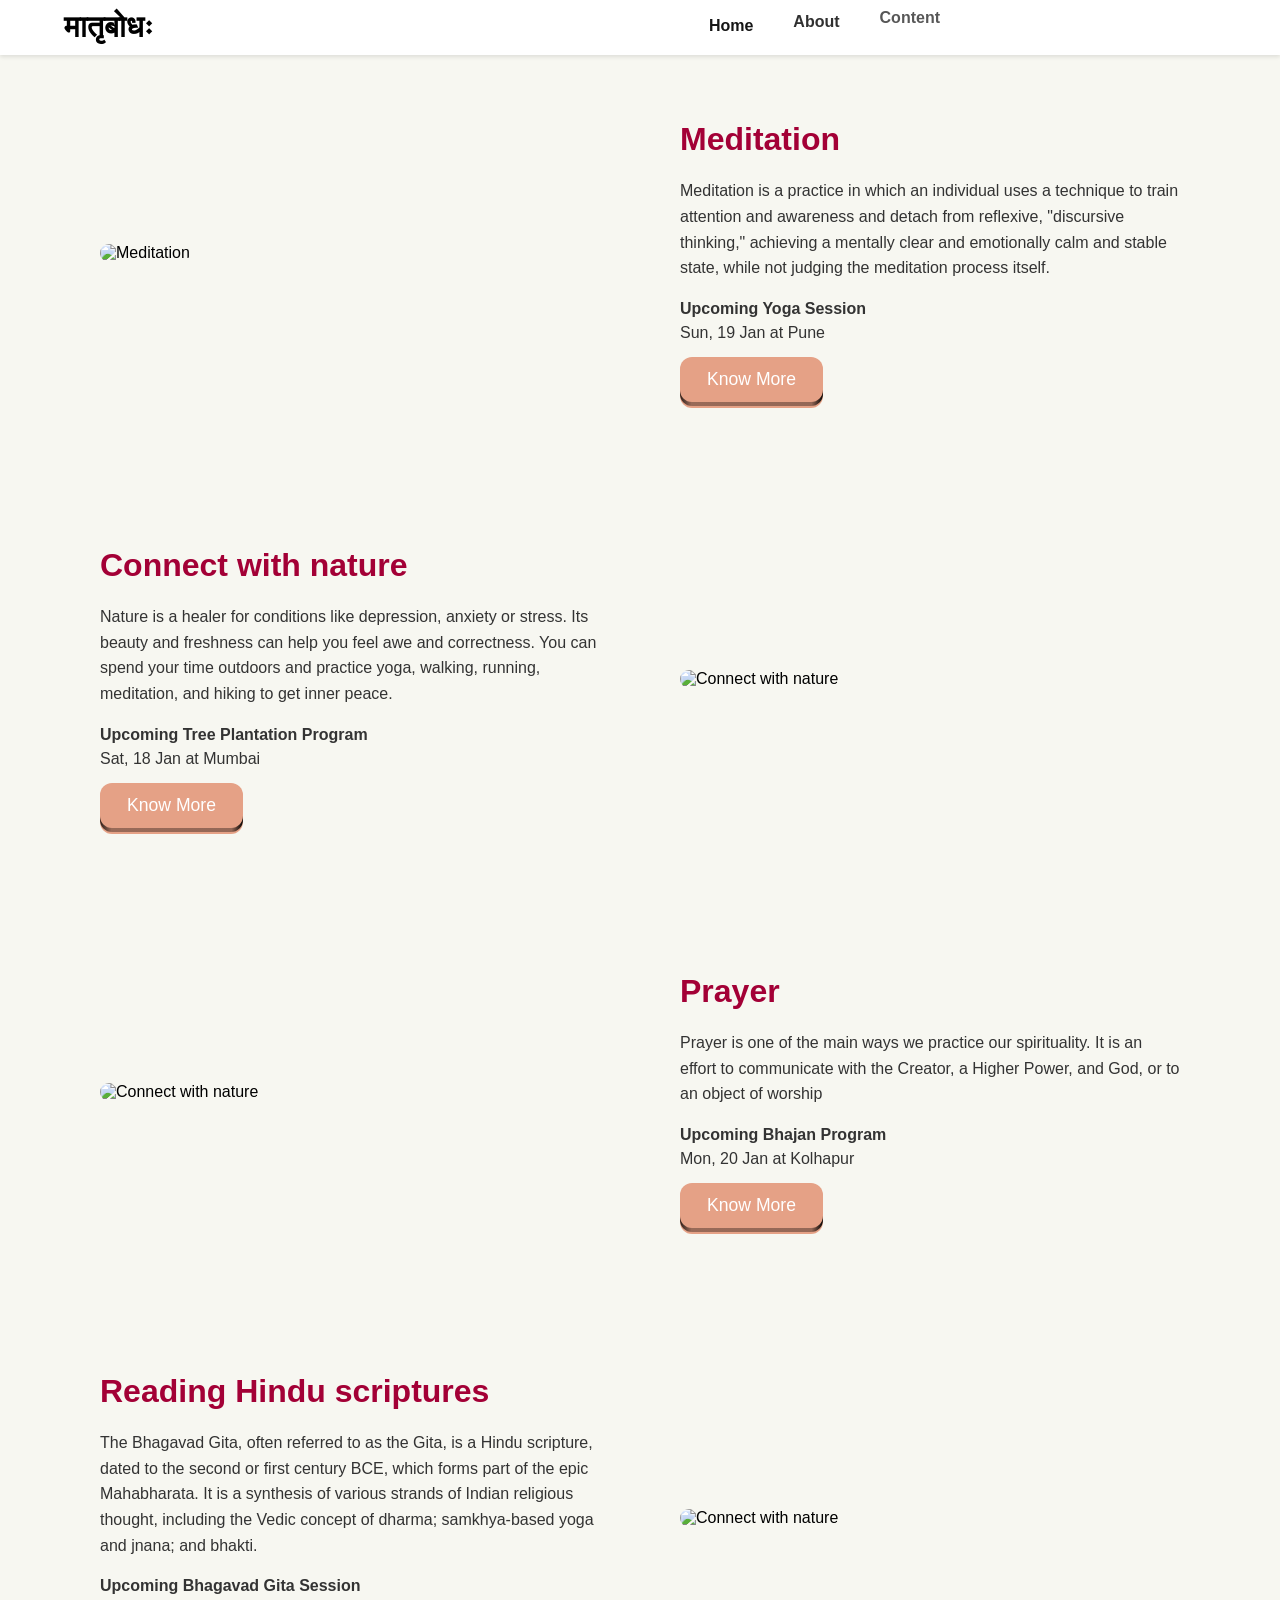
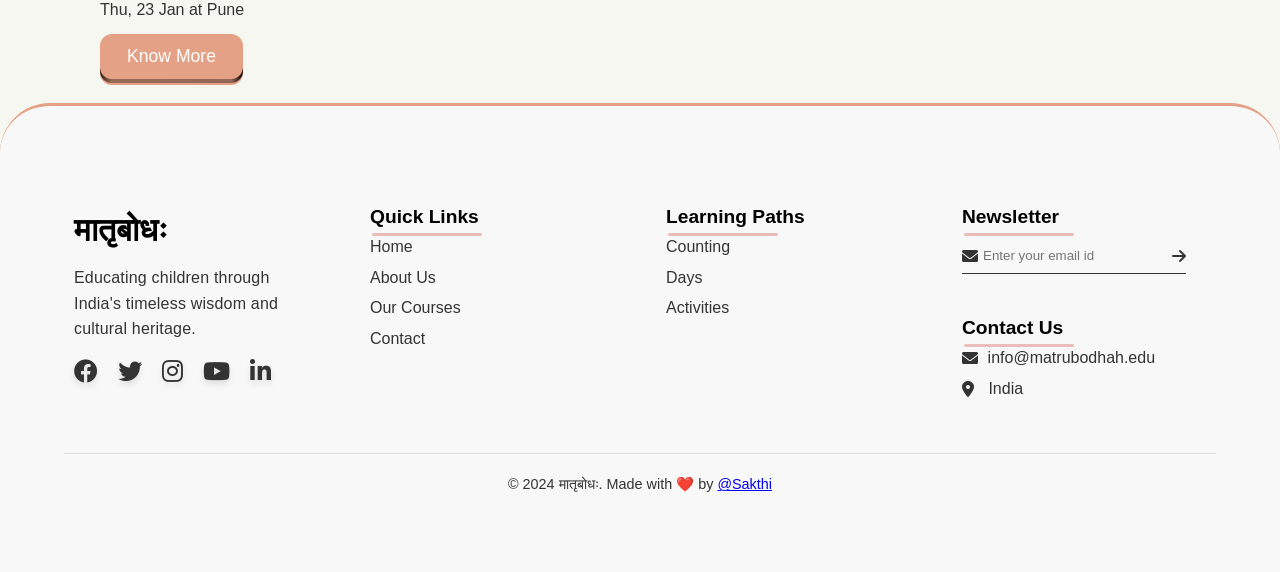
==== commit ae2aa863: "Added Navbar Animation (#229)" ====
--- a/activities.html
+++ b/activities.html
@@ -1,215 +1,266 @@
 <!DOCTYPE html>
 <html lang="en">
-<head>
-  <meta charset="UTF-8">
-  <meta name="viewport" content="width=device-width, initial-scale=1.0">
-  <link
+  <head>
+    <meta charset="UTF-8" />
+    <meta name="viewport" content="width=device-width, initial-scale=1.0" />
+    <link
       rel="icon"
       href="DALL·E 2024-08-28 12.19.31 - A clean and moderately detailed logo for a Sanskrit education website. T.webp"
     />
-    <link rel="stylesheet" href="https://cdnjs.cloudflare.com/ajax/libs/font-awesome/6.0.0/css/all.min.css">
-  <link rel="stylesheet" href="activities.css">
-  <link rel="stylesheet" href="footercss.css">
-  <link rel="stylesheet" href="Scroll.css">
-  <!-- font awesome kit link -->
-  <script src="https://kit.fontawesome.com/422e4af3c2.js" crossorigin="anonymous"></script>
-  <title>Spiritual Activities</title>
-</head>
-<body>
-   <!-- Scroll -->
+    <link
+      rel="stylesheet"
+      href="https://cdnjs.cloudflare.com/ajax/libs/font-awesome/6.0.0/css/all.min.css"
+    />
+    <link rel="stylesheet" href="activities.css" />
+    <link rel="stylesheet" href="footercss.css" />
+    <link rel="stylesheet" href="Scroll.css" />
+    <title>Spiritual Activities</title>
+  </head>
+  <body>
+    <!-- Scroll -->
     <div id="scrollButton" class="hidden">
-        <div class="outer-circle">
-            <div class="inner-circle">
-                <div class="arrow">↑</div>
-            </div>
-        </div>
+      <div class="outer-circle">
+        <div class="inner-circle">
+          <div class="arrow">↑</div>
+        </div>
+      </div>
     </div>
     <header>
-        <nav>
-          <!-- Wrap the logo text in an anchor tag -->
-          <a href="#hero" class="logo">मातृबोधः</a>
-          <ul class="nav-links">
-              <li><a href="index.html">Home</a></li>
-              <li><a href="pages/about-page.html">About</a></li>
-              <li class="dropdown">
-                  <a href="#">Content</a>
-                  <ul class="dropdown-content">
-                      <li><a href="countingpage.html">Counting</a></li>
-                      <li><a href="#">Days</a></li>
-                      <li><a href="#">Activities</a></li>
-                      <li><a href="feedback.html">Feedback</a></li>
-                  </ul>
-              </li>
-              <li><a href="login.html">Login</a></li>
-              <li><a href="faq.html">FAQ</a></li>
-              <li><a href="#" >Contact</a></li>
+      <nav>
+        <!-- Wrap the logo text in an anchor tag -->
+        <a href="#hero" class="logo">मातृबोधः</a>
+        <ul class="nav-links">
+          <li><a href="index.html">Home</a></li>
+          <li><a href="pages/about-page.html">About</a></li>
+          <li class="dropdown">
+            <a href="#">Content</a>
+            <ul class="dropdown-content">
+              <li><a href="countingpage.html">Counting</a></li>
+              <li><a href="#">Days</a></li>
+              <li><a href="#">Activities</a></li>
+              <li><a href="feedback.html">Feedback</a></li>
+            </ul>
+          </li>
+          <li><a href="login.html">Login</a></li>
+          <li><a href="faq.html">FAQ</a></li>
+          <li><a href="#">Contact</a></li>
+        </ul>
+      </nav>
+    </header>
+    <div class="container">
+      <div class="activity-container">
+        <div class="image-container">
+          <img
+            src="https://lh3.googleusercontent.com/dsQZZfwuwRRc6o0O8qT6zLlI8iGdyhF_ZnZyEIegi13LLTLkADJrG60d6c60TxdHT1PVwDBVb3eVHipBR0Vi9bskvVI_4WhWKWmqxmU00VIi-oUELZCw3MKAPGLuMRcPwukCOwYI"
+            alt="Meditation"
+          />
+        </div>
+        <div class="content-container">
+          <h1 class="title">Meditation</h1>
+          <p class="description">
+            Meditation is a practice in which an individual uses a technique to
+            train attention and awareness and detach from reflexive, "discursive
+            thinking," achieving a mentally clear and emotionally calm and
+            stable state, while not judging the meditation process itself.
+          </p>
+          <p class="upcoming">
+            <strong>Upcoming Yoga Session</strong><br />Sun, 19 Jan at Pune
+          </p>
+          <button class="know-more">
+            <span class="shadow"></span>
+            <span class="edge"></span>
+            <span class="front text"> Know More </span>
+          </button>
+        </div>
+      </div>
+      <div class="activity-container">
+        <div class="content-container">
+          <h1 class="title">Connect with nature</h1>
+          <p class="description">
+            Nature is a healer for conditions like depression, anxiety or
+            stress. Its beauty and freshness can help you feel awe and
+            correctness. You can spend your time outdoors and practice yoga,
+            walking, running, meditation, and hiking to get inner peace.
+          </p>
+          <p class="upcoming">
+            <strong>Upcoming Tree Plantation Program</strong><br />Sat, 18 Jan
+            at Mumbai
+          </p>
+          <button class="know-more">
+            <span class="shadow"></span>
+            <span class="edge"></span>
+            <span class="front text"> Know More </span>
+          </button>
+        </div>
+        <div class="image-container">
+          <img
+            src="https://media.licdn.com/dms/image/v2/D4D12AQFT_JibfmEk6Q/article-cover_image-shrink_720_1280/article-cover_image-shrink_720_1280/0/1708732759897?e=2147483647&v=beta&t=TylC6cSGaZ8ZEgFL2q3LAOCYYoMknDMDKpWlx_-5C6E"
+            alt="Connect with nature"
+          />
+        </div>
+      </div>
+      <div class="activity-container">
+        <div class="image-container">
+          <img
+            src="https://gurukul.org/wp-content/uploads/2023/02/From-my-hands-to-his-heart.png"
+            alt="Connect with nature"
+          />
+        </div>
+        <div class="content-container">
+          <h1 class="title">Prayer</h1>
+          <p class="description">
+            Prayer is one of the main ways we practice our spirituality. It is
+            an effort to communicate with the Creator, a Higher Power, and God,
+            or to an object of worship
+          </p>
+          <p class="upcoming">
+            <strong>Upcoming Bhajan Program </strong><br />Mon, 20 Jan at
+            Kolhapur
+          </p>
+          <button class="know-more">
+            <span class="shadow"></span>
+            <span class="edge"></span>
+            <span class="front text"> Know More </span>
+          </button>
+        </div>
+      </div>
+      <div class="activity-container">
+        <div class="content-container">
+          <h1 class="title">Reading Hindu scriptures</h1>
+          <p class="description">
+            The Bhagavad Gita, often referred to as the Gita, is a Hindu
+            scripture, dated to the second or first century BCE, which forms
+            part of the epic Mahabharata. It is a synthesis of various strands
+            of Indian religious thought, including the Vedic concept of dharma;
+            samkhya-based yoga and jnana; and bhakti.
+          </p>
+          <p class="upcoming">
+            <strong>Upcoming Bhagavad Gita Session </strong><br />Thu, 23 Jan at
+            Pune
+          </p>
+          <button class="know-more">
+            <span class="shadow"></span>
+            <span class="edge"></span>
+            <span class="front text"> Know More </span>
+          </button>
+        </div>
+        <div class="image-container">
+          <img
+            src="https://servdharm.com/cdn/shop/products/SD004_6_800x.jpg?v=1676365307"
+            alt="Connect with nature"
+          />
+        </div>
+      </div>
+    </div>
+    <!-- Footer Section -->
+    <footer class="main-footer">
+      <div class="footer-content">
+        <div class="footer-section">
+          <h3>मातृबोधः</h3>
+          <p>
+            Educating children through India's timeless wisdom and cultural
+            heritage.
+          </p>
+          <div class="social-links">
+            <a
+              href="https://github.com/Anjaliavv51/Matrubodhah"
+              target="_blank"
+              aria-label="Facebook"
+              ><i class="fab fa-facebook"></i
+            ></a>
+            <a
+              href="https://github.com/Anjaliavv51/Matrubodhah"
+              target="_blank"
+              aria-label="Twitter"
+              ><i class="fab fa-twitter"></i
+            ></a>
+            <a
+              href="https://github.com/Anjaliavv51/Matrubodhah"
+              target="_blank"
+              aria-label="Instagram"
+              ><i class="fab fa-instagram"></i
+            ></a>
+            <a
+              href="https://github.com/Anjaliavv51/Matrubodhah"
+              target="_blank"
+              aria-label="YouTube"
+              ><i class="fab fa-youtube"></i
+            ></a>
+            <a
+              href="https://github.com/Anjaliavv51/Matrubodhah"
+              target="_blank"
+              aria-label="Linkedin"
+              ><i class="fa-brands fa-linkedin-in"></i
+            ></a>
+          </div>
+        </div>
+
+        <div class="footer-section">
+          <h4>
+            Quick Links
+            <div class="underline"><span></span></div>
+          </h4>
+          <ul>
+            <li><a href="#hero">Home</a></li>
+            <li><a href="#wisdom">About Us</a></li>
+            <li><a href="#content">Our Courses</a></li>
+            <!-- need to add contact page link -->
+            <li><a href="#hero">Contact</a></li>
           </ul>
-      </nav>
-  
-      </header>
-  <div class="container">
-    <div class="activity-container">
-        <div class="image-container">
-          <img src="https://lh3.googleusercontent.com/dsQZZfwuwRRc6o0O8qT6zLlI8iGdyhF_ZnZyEIegi13LLTLkADJrG60d6c60TxdHT1PVwDBVb3eVHipBR0Vi9bskvVI_4WhWKWmqxmU00VIi-oUELZCw3MKAPGLuMRcPwukCOwYI" alt="Meditation">
-        </div>
-        <div class="content-container">
-          <h1 class="title">Meditation</h1>
-          <p class="description">
-            Meditation is a practice in which an individual uses a technique to train attention and awareness and detach from reflexive, "discursive thinking," achieving a mentally clear and emotionally calm and stable state, while not judging the meditation process itself.  
-          </p>
-          <p class="upcoming"><strong>Upcoming Yoga Session</strong><br>Sun, 19 Jan at Pune</p>
-          <button class="know-more">
-            <span class="shadow"></span>
-            <span class="edge"></span>
-            <span class="front text"> Know More </span>
-          </button>
-        </div>
-      </div>
-    <div class="activity-container">
-        <div class="content-container">
-          <h1 class="title">Connect with nature</h1>
-          <p class="description">
-            Nature is a healer for conditions like depression, anxiety or stress. Its beauty and freshness can help you feel awe and correctness. You can spend your time outdoors and practice yoga, walking, running, meditation, and hiking to get inner peace. 
-          </p>
-          <p class="upcoming"><strong>Upcoming Tree Plantation Program</strong><br>Sat, 18 Jan at Mumbai</p>
-          <button class="know-more">
-            <span class="shadow"></span>
-            <span class="edge"></span>
-            <span class="front text"> Know More </span>
-          </button>
-        </div>
-        <div class="image-container">
-            <img src="https://media.licdn.com/dms/image/v2/D4D12AQFT_JibfmEk6Q/article-cover_image-shrink_720_1280/article-cover_image-shrink_720_1280/0/1708732759897?e=2147483647&v=beta&t=TylC6cSGaZ8ZEgFL2q3LAOCYYoMknDMDKpWlx_-5C6E" alt="Connect with nature">
-          </div>
-      </div>
-    <div class="activity-container">
-        <div class="image-container">
-          <img src="https://gurukul.org/wp-content/uploads/2023/02/From-my-hands-to-his-heart.png" alt="Connect with nature">
-        </div>
-        <div class="content-container">
-          <h1 class="title">Prayer</h1>
-          <p class="description">
-            Prayer is one of the main ways we practice our spirituality. It is an effort to communicate with the Creator, a Higher Power, and God, or to an object of worship
-          </p>
-          <p class="upcoming"><strong>Upcoming Bhajan Program </strong><br>Mon, 20 Jan at Kolhapur</p>
-          <button class="know-more">
-            <span class="shadow"></span>
-            <span class="edge"></span>
-            <span class="front text"> Know More </span>
-          </button>
-        </div>
-      </div>
-    <div class="activity-container">
-        <div class="content-container">
-            <h1 class="title">Reading Hindu scriptures</h1>
-            <p class="description">
-                The Bhagavad Gita, often referred to as the Gita, is a Hindu scripture, dated to the second or first century BCE, which forms part of the epic Mahabharata. It is a synthesis of various strands of Indian religious thought, including the Vedic concept of dharma; samkhya-based yoga and jnana; and bhakti.
-            </p>
-            <p class="upcoming"><strong>Upcoming Bhagavad Gita Session  </strong><br>Thu, 23 Jan at Pune</p>
-            <button class="know-more">
-                <span class="shadow"></span>
-                <span class="edge"></span>
-                <span class="front text"> Know More
-                </span>
-              </button>
-        </div>
-        <div class="image-container">
-          <img src="https://servdharm.com/cdn/shop/products/SD004_6_800x.jpg?v=1676365307" alt="Connect with nature">
-        </div>
-      </div>
-  </div>
-  <!-- Footer Section -->
- <footer class="main-footer">
-    <div class="footer-content">
-      <div class="footer-section">
-        <h3>मातृबोधः</h3>
+        </div>
+
+        <div class="footer-section">
+          <h4>
+            Learning Paths
+            <div class="underline"><span></span></div>
+          </h4>
+          <ul>
+            <!-- need to add respective page link -->
+            <li><a href="countingpage.html">Counting</a></li>
+            <li><a href="#hero">Days</a></li>
+            <li><a href="#hero">Activities</a></li>
+          </ul>
+        </div>
+
+        <div class="footer-section">
+          <h4>
+            Newsletter
+            <div class="underline"><span></span></div>
+          </h4>
+          <form>
+            <i class="fas fa-envelope"></i>
+            <input type="email" placeholder="Enter your email id" required />
+            <button type="submit"><i class="fas fa-arrow-right"></i></button>
+          </form>
+          <br />
+          <h4>
+            Contact Us
+            <div class="underline"><span></span></div>
+          </h4>
+          <ul class="contact-info">
+            <li>
+              <i class="fas fa-envelope"></i
+              ><a href="mailto:info@matrubodhah.edu">info@matrubodhah.edu</a>
+            </li>
+            <li><i class="fas fa-map-marker-alt"></i><span>India</span></li>
+          </ul>
+        </div>
+      </div>
+      <div class="footer-bottom">
         <p>
-          Educating children through India's timeless wisdom and cultural
-          heritage.
+          &copy; 2024 मातृबोधः. Made with <span class="heart">❤️</span> by
+          <a href="https://github.com/Anjaliavv51/Matrubodhah" target="_blank"
+            >@Sakthi</a
+          >
         </p>
-        <div class="social-links">
-          <a
-            href="https://github.com/Anjaliavv51/Matrubodhah"
-            target="_blank"
-            aria-label="Facebook"
-            ><i class="fab fa-facebook"></i
-          ></a>
-          <a
-            href="https://github.com/Anjaliavv51/Matrubodhah"
-            target="_blank"
-            aria-label="Twitter"
-            ><i
-            class="fa-brands fa-square-x-twitter"></i></a>
-          <a
-            href="https://github.com/Anjaliavv51/Matrubodhah"
-            target="_blank"
-            aria-label="Instagram"
-            ><i class="fab fa-instagram"></i
-          ></a>
-          <a
-            href="https://github.com/Anjaliavv51/Matrubodhah"
-            target="_blank"
-            aria-label="YouTube"
-            ><i class="fab fa-youtube"></i
-          ></a>
-          <a
-            href="https://github.com/Anjaliavv51/Matrubodhah"
-            target="_blank"
-            aria-label="Linkedin"
-            ><i class="fa-brands fa-linkedin-in"></i
-          ></a>
-        </div>
-      </div>
-
-      <div class="footer-section">
-        <h4>Quick Links <div class="underline"><span></span></div></h4>
-        <ul>
-          <li><a href="#hero">Home</a></li>
-          <li><a href="#wisdom">About Us</a></li>
-          <li><a href="#content">Our Courses</a></li>
-          <!-- need to add contact page link -->
-          <li><a href="#hero">Contact</a></li>
-        </ul>
-      </div>
-
-      <div class="footer-section">
-        <h4>Learning Paths <div class="underline"><span></span></div></h4>
-        <ul>
-          <!-- need to add respective page link -->
-          <li><a href="countingpage.html">Counting</a></li>
-          <li><a href="#hero">Days</a></li>
-          <li><a href="#hero">Activities</a></li>
-        </ul>
-      </div>
-
-      <div class="footer-section">
-        <h4>Newsletter <div class="underline"><span></span></div></h4>
-        <form>
-          <i class="fas fa-envelope"></i>
-          <input type="email" placeholder="Enter your email id" required>
-          <button type="submit"><i class="fas fa-arrow-right"></i></button>
-        </form>
-        <br>
-        <h4>Contact Us <div class="underline"><span></span></div></h4>
-        <ul class="contact-info">
-          <li>
-            <i class="fas fa-envelope"></i
-            ><a href="mailto:info@matrubodhah.edu">info@matrubodhah.edu</a>
-          </li>
-          <li><i class="fas fa-map-marker-alt"></i><span>India</span></li>
-        </ul>
-      </div>
-      
-    </div>
- <div class="footer-bottom">
-      <p>
-        &copy; 2024 मातृबोधः. Made with <span class="heart">❤️</span> by
-        <a href="https://github.com/Anjaliavv51/Matrubodhah" target="_blank"
-          >@Sakthi</a
-        >
-      </p>
-    </div>
-  </footer>
-  <script src="Scroll.js"></script>
-</body>
+      </div>
+    </footer>
+    <script
+      src="https://cdnjs.cloudflare.com/ajax/libs/gsap/3.12.5/gsap.min.js"
+      integrity="sha512-7eHRwcbYkK4d9g/6tD/mhkf++eoTHwpNM9woBxtPUBWm67zeAfFC+HrdoE2GanKeocly/VxeLvIqwvCdk7qScg=="
+      crossorigin="anonymous"
+      referrerpolicy="no-referrer"
+    ></script>
+    <script src="Scroll.js"></script>
+  </body>
 </html>
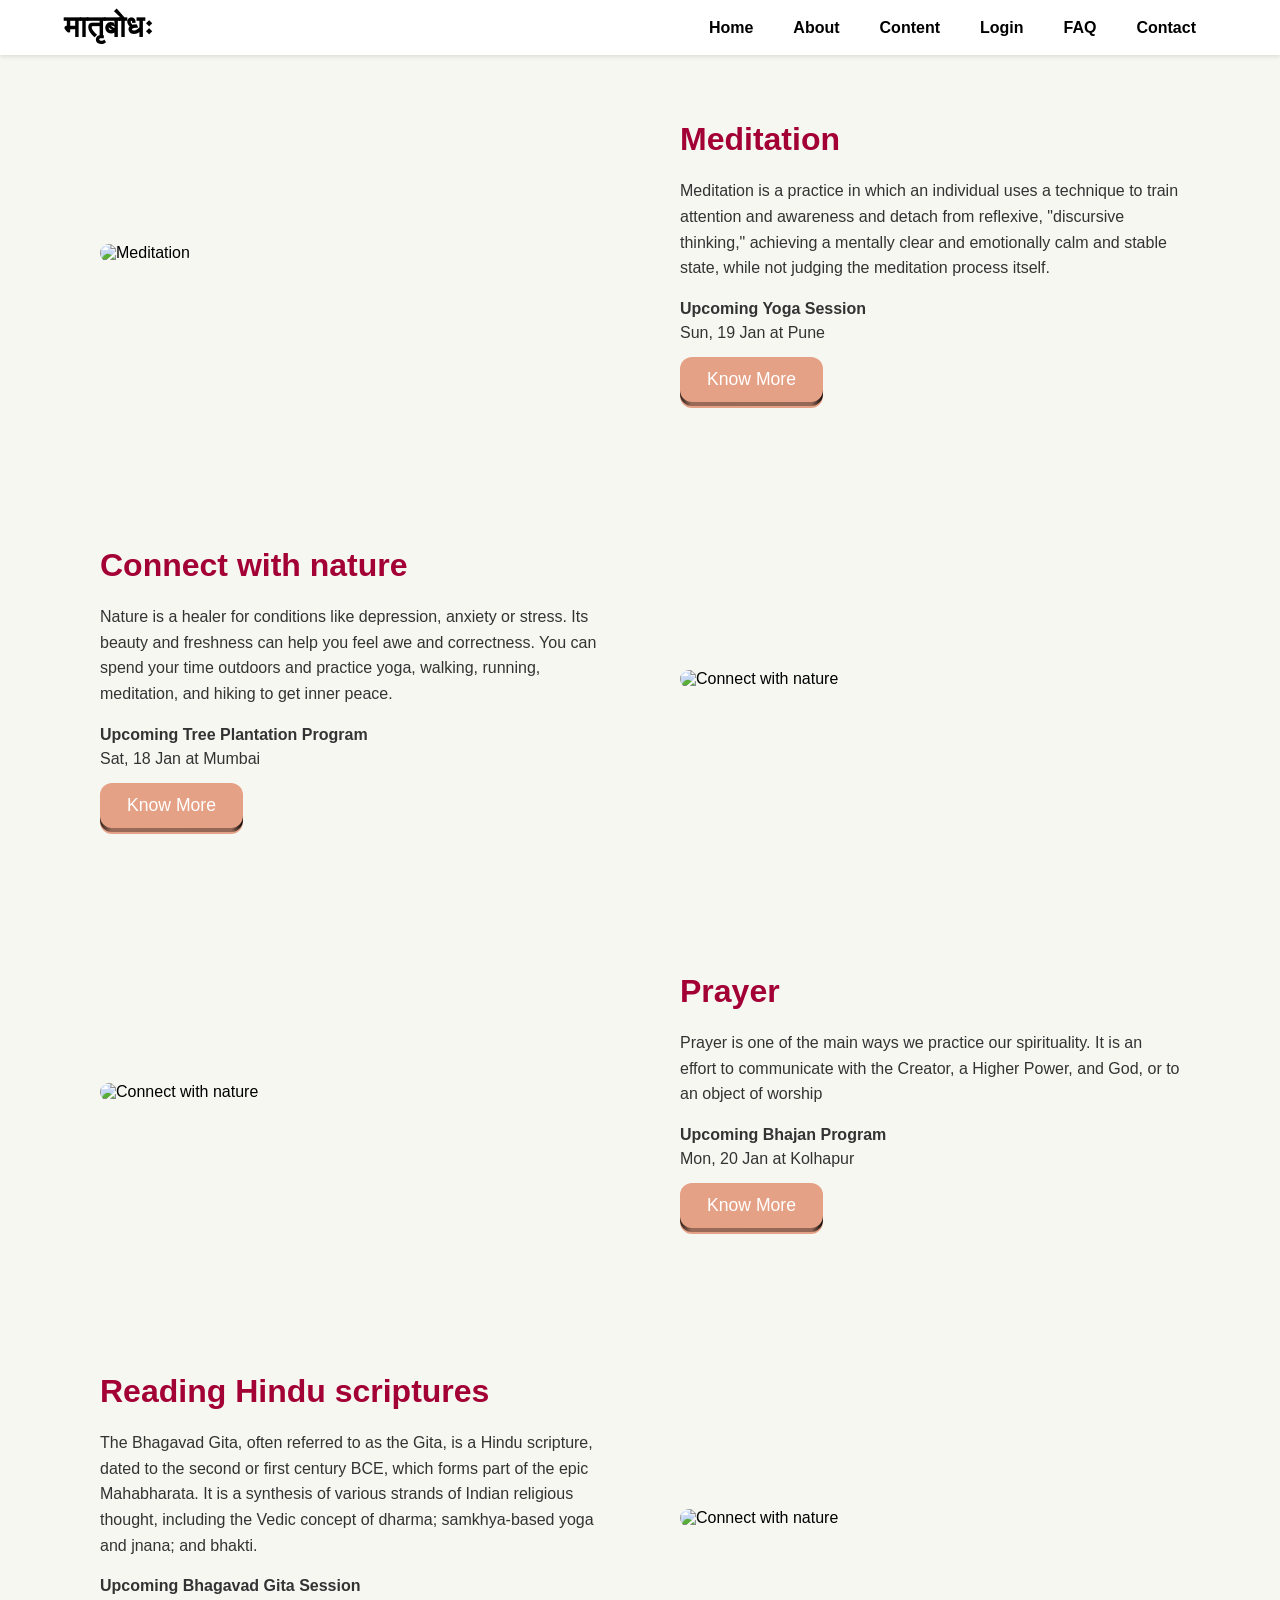
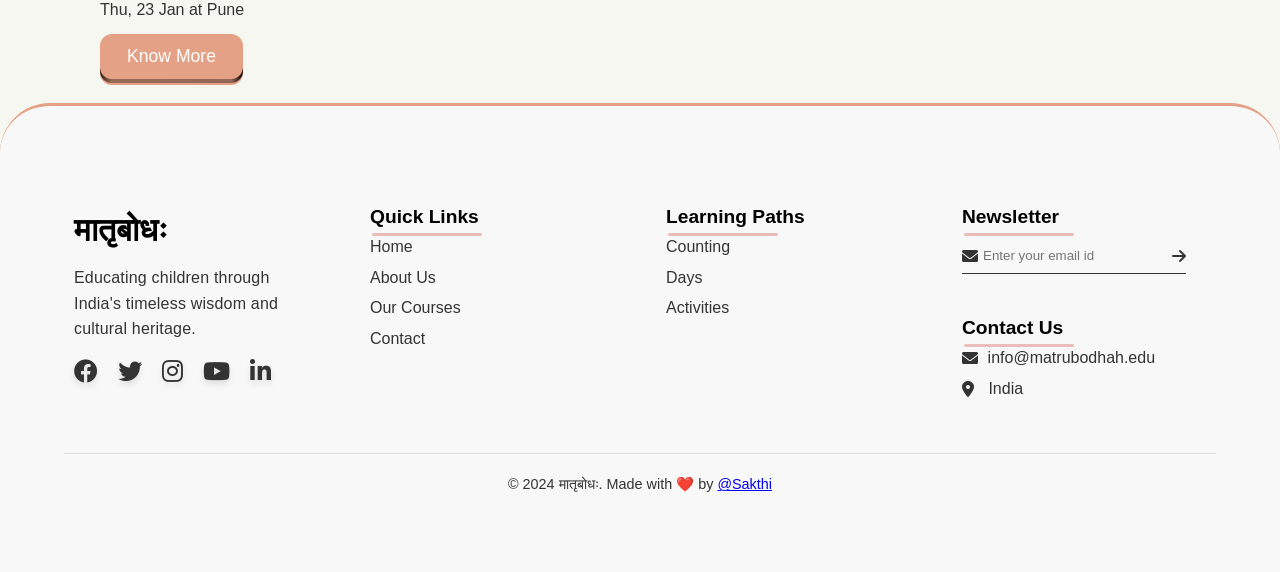
==== commit dd7ed052: "Revert "Added Navbar Animation"" ====
--- a/activities.html
+++ b/activities.html
@@ -1,71 +1,61 @@
 <!DOCTYPE html>
 <html lang="en">
-  <head>
-    <meta charset="UTF-8" />
-    <meta name="viewport" content="width=device-width, initial-scale=1.0" />
-    <link
+<head>
+  <meta charset="UTF-8">
+  <meta name="viewport" content="width=device-width, initial-scale=1.0">
+  <link
       rel="icon"
       href="DALL·E 2024-08-28 12.19.31 - A clean and moderately detailed logo for a Sanskrit education website. T.webp"
     />
-    <link
-      rel="stylesheet"
-      href="https://cdnjs.cloudflare.com/ajax/libs/font-awesome/6.0.0/css/all.min.css"
-    />
-    <link rel="stylesheet" href="activities.css" />
-    <link rel="stylesheet" href="footercss.css" />
-    <link rel="stylesheet" href="Scroll.css" />
-    <title>Spiritual Activities</title>
-  </head>
-  <body>
-    <!-- Scroll -->
+    <link rel="stylesheet" href="https://cdnjs.cloudflare.com/ajax/libs/font-awesome/6.0.0/css/all.min.css">
+  <link rel="stylesheet" href="activities.css">
+  <link rel="stylesheet" href="footercss.css">
+  <link rel="stylesheet" href="Scroll.css">
+  <title>Spiritual Activities</title>
+</head>
+<body>
+   <!-- Scroll -->
     <div id="scrollButton" class="hidden">
-      <div class="outer-circle">
-        <div class="inner-circle">
-          <div class="arrow">↑</div>
-        </div>
-      </div>
+        <div class="outer-circle">
+            <div class="inner-circle">
+                <div class="arrow">↑</div>
+            </div>
+        </div>
     </div>
     <header>
-      <nav>
-        <!-- Wrap the logo text in an anchor tag -->
-        <a href="#hero" class="logo">मातृबोधः</a>
-        <ul class="nav-links">
-          <li><a href="index.html">Home</a></li>
-          <li><a href="pages/about-page.html">About</a></li>
-          <li class="dropdown">
-            <a href="#">Content</a>
-            <ul class="dropdown-content">
-              <li><a href="countingpage.html">Counting</a></li>
-              <li><a href="#">Days</a></li>
-              <li><a href="#">Activities</a></li>
-              <li><a href="feedback.html">Feedback</a></li>
-            </ul>
-          </li>
-          <li><a href="login.html">Login</a></li>
-          <li><a href="faq.html">FAQ</a></li>
-          <li><a href="#">Contact</a></li>
-        </ul>
+        <nav>
+          <!-- Wrap the logo text in an anchor tag -->
+          <a href="#hero" class="logo">मातृबोधः</a>
+          <ul class="nav-links">
+              <li><a href="index.html">Home</a></li>
+              <li><a href="pages/about-page.html">About</a></li>
+              <li class="dropdown">
+                  <a href="#">Content</a>
+                  <ul class="dropdown-content">
+                      <li><a href="countingpage.html">Counting</a></li>
+                      <li><a href="#">Days</a></li>
+                      <li><a href="#">Activities</a></li>
+                      <li><a href="feedback.html">Feedback</a></li>
+                  </ul>
+              </li>
+              <li><a href="login.html">Login</a></li>
+              <li><a href="faq.html">FAQ</a></li>
+              <li><a href="#" >Contact</a></li>
+          </ul>
       </nav>
-    </header>
-    <div class="container">
-      <div class="activity-container">
-        <div class="image-container">
-          <img
-            src="https://lh3.googleusercontent.com/dsQZZfwuwRRc6o0O8qT6zLlI8iGdyhF_ZnZyEIegi13LLTLkADJrG60d6c60TxdHT1PVwDBVb3eVHipBR0Vi9bskvVI_4WhWKWmqxmU00VIi-oUELZCw3MKAPGLuMRcPwukCOwYI"
-            alt="Meditation"
-          />
+  
+      </header>
+  <div class="container">
+    <div class="activity-container">
+        <div class="image-container">
+          <img src="https://lh3.googleusercontent.com/dsQZZfwuwRRc6o0O8qT6zLlI8iGdyhF_ZnZyEIegi13LLTLkADJrG60d6c60TxdHT1PVwDBVb3eVHipBR0Vi9bskvVI_4WhWKWmqxmU00VIi-oUELZCw3MKAPGLuMRcPwukCOwYI" alt="Meditation">
         </div>
         <div class="content-container">
           <h1 class="title">Meditation</h1>
           <p class="description">
-            Meditation is a practice in which an individual uses a technique to
-            train attention and awareness and detach from reflexive, "discursive
-            thinking," achieving a mentally clear and emotionally calm and
-            stable state, while not judging the meditation process itself.
+            Meditation is a practice in which an individual uses a technique to train attention and awareness and detach from reflexive, "discursive thinking," achieving a mentally clear and emotionally calm and stable state, while not judging the meditation process itself.  
           </p>
-          <p class="upcoming">
-            <strong>Upcoming Yoga Session</strong><br />Sun, 19 Jan at Pune
-          </p>
+          <p class="upcoming"><strong>Upcoming Yoga Session</strong><br>Sun, 19 Jan at Pune</p>
           <button class="know-more">
             <span class="shadow"></span>
             <span class="edge"></span>
@@ -73,19 +63,13 @@
           </button>
         </div>
       </div>
-      <div class="activity-container">
+    <div class="activity-container">
         <div class="content-container">
           <h1 class="title">Connect with nature</h1>
           <p class="description">
-            Nature is a healer for conditions like depression, anxiety or
-            stress. Its beauty and freshness can help you feel awe and
-            correctness. You can spend your time outdoors and practice yoga,
-            walking, running, meditation, and hiking to get inner peace.
+            Nature is a healer for conditions like depression, anxiety or stress. Its beauty and freshness can help you feel awe and correctness. You can spend your time outdoors and practice yoga, walking, running, meditation, and hiking to get inner peace. 
           </p>
-          <p class="upcoming">
-            <strong>Upcoming Tree Plantation Program</strong><br />Sat, 18 Jan
-            at Mumbai
-          </p>
+          <p class="upcoming"><strong>Upcoming Tree Plantation Program</strong><br>Sat, 18 Jan at Mumbai</p>
           <button class="know-more">
             <span class="shadow"></span>
             <span class="edge"></span>
@@ -93,30 +77,19 @@
           </button>
         </div>
         <div class="image-container">
-          <img
-            src="https://media.licdn.com/dms/image/v2/D4D12AQFT_JibfmEk6Q/article-cover_image-shrink_720_1280/article-cover_image-shrink_720_1280/0/1708732759897?e=2147483647&v=beta&t=TylC6cSGaZ8ZEgFL2q3LAOCYYoMknDMDKpWlx_-5C6E"
-            alt="Connect with nature"
-          />
-        </div>
-      </div>
-      <div class="activity-container">
-        <div class="image-container">
-          <img
-            src="https://gurukul.org/wp-content/uploads/2023/02/From-my-hands-to-his-heart.png"
-            alt="Connect with nature"
-          />
+            <img src="https://media.licdn.com/dms/image/v2/D4D12AQFT_JibfmEk6Q/article-cover_image-shrink_720_1280/article-cover_image-shrink_720_1280/0/1708732759897?e=2147483647&v=beta&t=TylC6cSGaZ8ZEgFL2q3LAOCYYoMknDMDKpWlx_-5C6E" alt="Connect with nature">
+          </div>
+      </div>
+    <div class="activity-container">
+        <div class="image-container">
+          <img src="https://gurukul.org/wp-content/uploads/2023/02/From-my-hands-to-his-heart.png" alt="Connect with nature">
         </div>
         <div class="content-container">
           <h1 class="title">Prayer</h1>
           <p class="description">
-            Prayer is one of the main ways we practice our spirituality. It is
-            an effort to communicate with the Creator, a Higher Power, and God,
-            or to an object of worship
+            Prayer is one of the main ways we practice our spirituality. It is an effort to communicate with the Creator, a Higher Power, and God, or to an object of worship
           </p>
-          <p class="upcoming">
-            <strong>Upcoming Bhajan Program </strong><br />Mon, 20 Jan at
-            Kolhapur
-          </p>
+          <p class="upcoming"><strong>Upcoming Bhajan Program </strong><br>Mon, 20 Jan at Kolhapur</p>
           <button class="know-more">
             <span class="shadow"></span>
             <span class="edge"></span>
@@ -124,143 +97,117 @@
           </button>
         </div>
       </div>
-      <div class="activity-container">
-        <div class="content-container">
-          <h1 class="title">Reading Hindu scriptures</h1>
-          <p class="description">
-            The Bhagavad Gita, often referred to as the Gita, is a Hindu
-            scripture, dated to the second or first century BCE, which forms
-            part of the epic Mahabharata. It is a synthesis of various strands
-            of Indian religious thought, including the Vedic concept of dharma;
-            samkhya-based yoga and jnana; and bhakti.
-          </p>
-          <p class="upcoming">
-            <strong>Upcoming Bhagavad Gita Session </strong><br />Thu, 23 Jan at
-            Pune
-          </p>
-          <button class="know-more">
-            <span class="shadow"></span>
-            <span class="edge"></span>
-            <span class="front text"> Know More </span>
-          </button>
-        </div>
-        <div class="image-container">
-          <img
-            src="https://servdharm.com/cdn/shop/products/SD004_6_800x.jpg?v=1676365307"
-            alt="Connect with nature"
-          />
-        </div>
-      </div>
+    <div class="activity-container">
+        <div class="content-container">
+            <h1 class="title">Reading Hindu scriptures</h1>
+            <p class="description">
+                The Bhagavad Gita, often referred to as the Gita, is a Hindu scripture, dated to the second or first century BCE, which forms part of the epic Mahabharata. It is a synthesis of various strands of Indian religious thought, including the Vedic concept of dharma; samkhya-based yoga and jnana; and bhakti.
+            </p>
+            <p class="upcoming"><strong>Upcoming Bhagavad Gita Session  </strong><br>Thu, 23 Jan at Pune</p>
+            <button class="know-more">
+                <span class="shadow"></span>
+                <span class="edge"></span>
+                <span class="front text"> Know More
+                </span>
+              </button>
+        </div>
+        <div class="image-container">
+          <img src="https://servdharm.com/cdn/shop/products/SD004_6_800x.jpg?v=1676365307" alt="Connect with nature">
+        </div>
+      </div>
+  </div>
+  <!-- Footer Section -->
+ <footer class="main-footer">
+    <div class="footer-content">
+      <div class="footer-section">
+        <h3>मातृबोधः</h3>
+        <p>
+          Educating children through India's timeless wisdom and cultural
+          heritage.
+        </p>
+        <div class="social-links">
+          <a
+            href="https://github.com/Anjaliavv51/Matrubodhah"
+            target="_blank"
+            aria-label="Facebook"
+            ><i class="fab fa-facebook"></i
+          ></a>
+          <a
+            href="https://github.com/Anjaliavv51/Matrubodhah"
+            target="_blank"
+            aria-label="Twitter"
+            ><i class="fab fa-twitter"></i
+          ></a>
+          <a
+            href="https://github.com/Anjaliavv51/Matrubodhah"
+            target="_blank"
+            aria-label="Instagram"
+            ><i class="fab fa-instagram"></i
+          ></a>
+          <a
+            href="https://github.com/Anjaliavv51/Matrubodhah"
+            target="_blank"
+            aria-label="YouTube"
+            ><i class="fab fa-youtube"></i
+          ></a>
+          <a
+            href="https://github.com/Anjaliavv51/Matrubodhah"
+            target="_blank"
+            aria-label="Linkedin"
+            ><i class="fa-brands fa-linkedin-in"></i
+          ></a>
+        </div>
+      </div>
+
+      <div class="footer-section">
+        <h4>Quick Links <div class="underline"><span></span></div></h4>
+        <ul>
+          <li><a href="#hero">Home</a></li>
+          <li><a href="#wisdom">About Us</a></li>
+          <li><a href="#content">Our Courses</a></li>
+          <!-- need to add contact page link -->
+          <li><a href="#hero">Contact</a></li>
+        </ul>
+      </div>
+
+      <div class="footer-section">
+        <h4>Learning Paths <div class="underline"><span></span></div></h4>
+        <ul>
+          <!-- need to add respective page link -->
+          <li><a href="countingpage.html">Counting</a></li>
+          <li><a href="#hero">Days</a></li>
+          <li><a href="#hero">Activities</a></li>
+        </ul>
+      </div>
+
+      <div class="footer-section">
+        <h4>Newsletter <div class="underline"><span></span></div></h4>
+        <form>
+          <i class="fas fa-envelope"></i>
+          <input type="email" placeholder="Enter your email id" required>
+          <button type="submit"><i class="fas fa-arrow-right"></i></button>
+        </form>
+        <br>
+        <h4>Contact Us <div class="underline"><span></span></div></h4>
+        <ul class="contact-info">
+          <li>
+            <i class="fas fa-envelope"></i
+            ><a href="mailto:info@matrubodhah.edu">info@matrubodhah.edu</a>
+          </li>
+          <li><i class="fas fa-map-marker-alt"></i><span>India</span></li>
+        </ul>
+      </div>
+      
     </div>
-    <!-- Footer Section -->
-    <footer class="main-footer">
-      <div class="footer-content">
-        <div class="footer-section">
-          <h3>मातृबोधः</h3>
-          <p>
-            Educating children through India's timeless wisdom and cultural
-            heritage.
-          </p>
-          <div class="social-links">
-            <a
-              href="https://github.com/Anjaliavv51/Matrubodhah"
-              target="_blank"
-              aria-label="Facebook"
-              ><i class="fab fa-facebook"></i
-            ></a>
-            <a
-              href="https://github.com/Anjaliavv51/Matrubodhah"
-              target="_blank"
-              aria-label="Twitter"
-              ><i class="fab fa-twitter"></i
-            ></a>
-            <a
-              href="https://github.com/Anjaliavv51/Matrubodhah"
-              target="_blank"
-              aria-label="Instagram"
-              ><i class="fab fa-instagram"></i
-            ></a>
-            <a
-              href="https://github.com/Anjaliavv51/Matrubodhah"
-              target="_blank"
-              aria-label="YouTube"
-              ><i class="fab fa-youtube"></i
-            ></a>
-            <a
-              href="https://github.com/Anjaliavv51/Matrubodhah"
-              target="_blank"
-              aria-label="Linkedin"
-              ><i class="fa-brands fa-linkedin-in"></i
-            ></a>
-          </div>
-        </div>
-
-        <div class="footer-section">
-          <h4>
-            Quick Links
-            <div class="underline"><span></span></div>
-          </h4>
-          <ul>
-            <li><a href="#hero">Home</a></li>
-            <li><a href="#wisdom">About Us</a></li>
-            <li><a href="#content">Our Courses</a></li>
-            <!-- need to add contact page link -->
-            <li><a href="#hero">Contact</a></li>
-          </ul>
-        </div>
-
-        <div class="footer-section">
-          <h4>
-            Learning Paths
-            <div class="underline"><span></span></div>
-          </h4>
-          <ul>
-            <!-- need to add respective page link -->
-            <li><a href="countingpage.html">Counting</a></li>
-            <li><a href="#hero">Days</a></li>
-            <li><a href="#hero">Activities</a></li>
-          </ul>
-        </div>
-
-        <div class="footer-section">
-          <h4>
-            Newsletter
-            <div class="underline"><span></span></div>
-          </h4>
-          <form>
-            <i class="fas fa-envelope"></i>
-            <input type="email" placeholder="Enter your email id" required />
-            <button type="submit"><i class="fas fa-arrow-right"></i></button>
-          </form>
-          <br />
-          <h4>
-            Contact Us
-            <div class="underline"><span></span></div>
-          </h4>
-          <ul class="contact-info">
-            <li>
-              <i class="fas fa-envelope"></i
-              ><a href="mailto:info@matrubodhah.edu">info@matrubodhah.edu</a>
-            </li>
-            <li><i class="fas fa-map-marker-alt"></i><span>India</span></li>
-          </ul>
-        </div>
-      </div>
-      <div class="footer-bottom">
-        <p>
-          &copy; 2024 मातृबोधः. Made with <span class="heart">❤️</span> by
-          <a href="https://github.com/Anjaliavv51/Matrubodhah" target="_blank"
-            >@Sakthi</a
-          >
-        </p>
-      </div>
-    </footer>
-    <script
-      src="https://cdnjs.cloudflare.com/ajax/libs/gsap/3.12.5/gsap.min.js"
-      integrity="sha512-7eHRwcbYkK4d9g/6tD/mhkf++eoTHwpNM9woBxtPUBWm67zeAfFC+HrdoE2GanKeocly/VxeLvIqwvCdk7qScg=="
-      crossorigin="anonymous"
-      referrerpolicy="no-referrer"
-    ></script>
-    <script src="Scroll.js"></script>
-  </body>
+ <div class="footer-bottom">
+      <p>
+        &copy; 2024 मातृबोधः. Made with <span class="heart">❤️</span> by
+        <a href="https://github.com/Anjaliavv51/Matrubodhah" target="_blank"
+          >@Sakthi</a
+        >
+      </p>
+    </div>
+  </footer>
+  <script src="Scroll.js"></script>
+</body>
 </html>
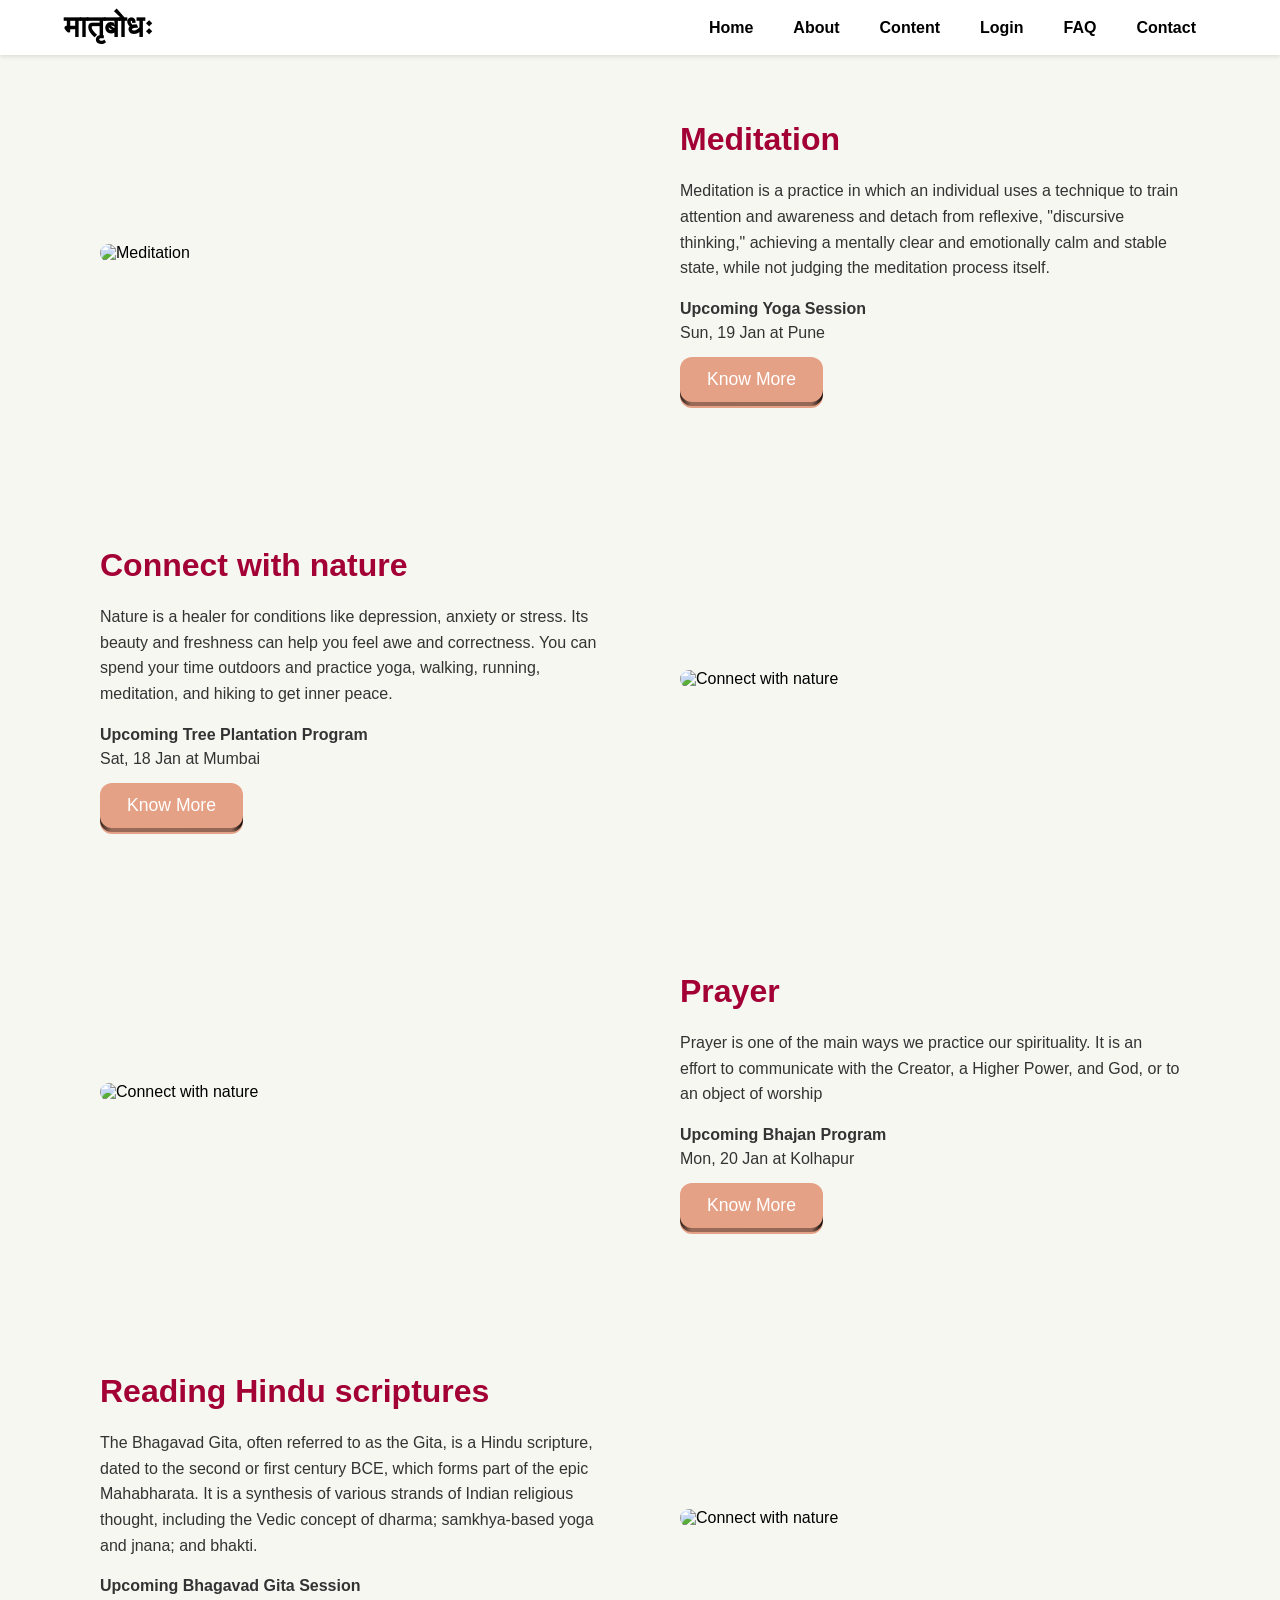
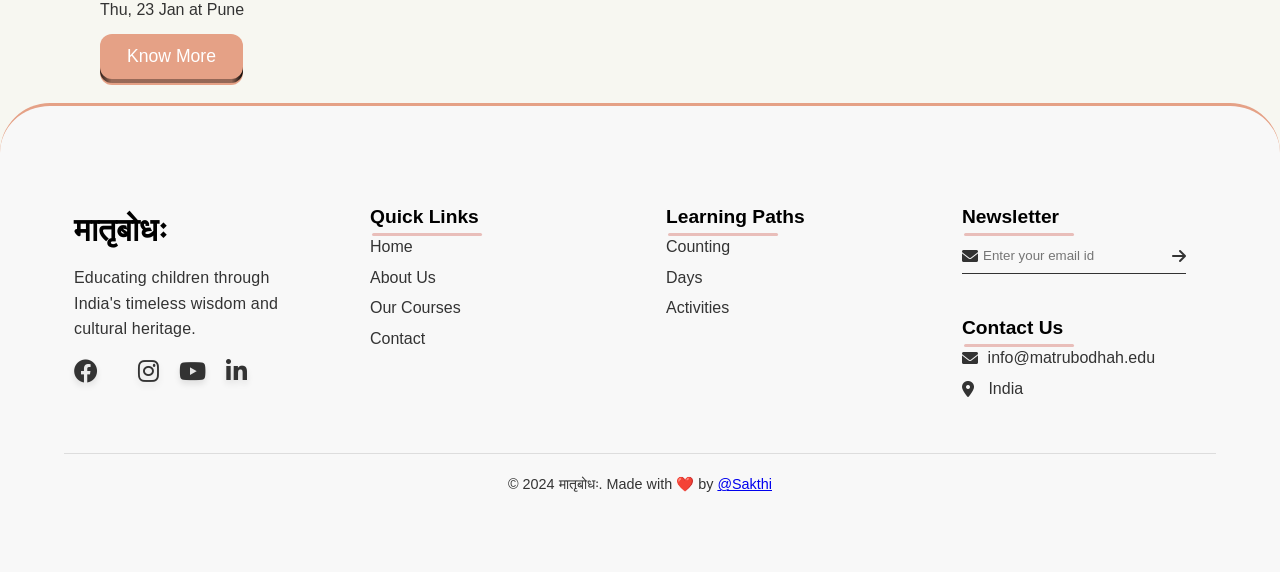
==== commit 000cf85e: "fix: Updating twitter logo to X (#261)" ====
--- a/activities.html
+++ b/activities.html
@@ -11,6 +11,8 @@
   <link rel="stylesheet" href="activities.css">
   <link rel="stylesheet" href="footercss.css">
   <link rel="stylesheet" href="Scroll.css">
+  <!-- font awesome kit link -->
+  <script src="https://kit.fontawesome.com/422e4af3c2.js" crossorigin="anonymous"></script>
   <title>Spiritual Activities</title>
 </head>
 <body>
@@ -136,8 +138,8 @@
             href="https://github.com/Anjaliavv51/Matrubodhah"
             target="_blank"
             aria-label="Twitter"
-            ><i class="fab fa-twitter"></i
-          ></a>
+            ><i
+            class="fa-brands fa-square-x-twitter"></i></a>
           <a
             href="https://github.com/Anjaliavv51/Matrubodhah"
             target="_blank"
